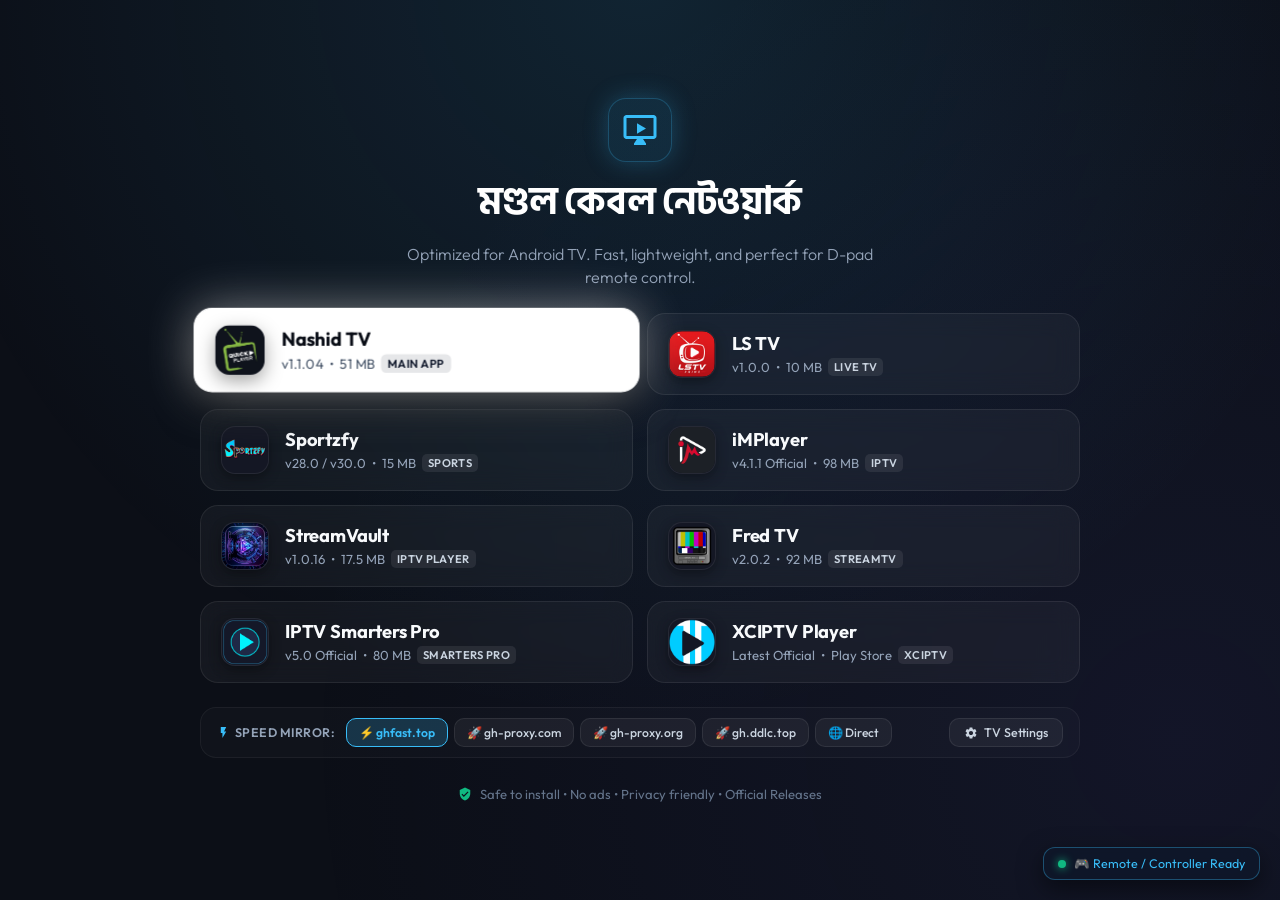
==== demo.html @ 758c9182 "Implement Silent Background Throughput Speed Benchmark with Instant Default and Download-Abort prote" ====
<!DOCTYPE html>
<html lang="en">
<head>
  <meta charset="UTF-8">
  <meta name="viewport" content="width=device-width, initial-scale=1.0">
  <meta http-equiv="X-UA-Compatible" content="ie=edge">
  <title>Nashid TV - Official TV Application Portal</title>
  <link rel="icon" type="image/png" href="favicon.png">
  <link rel="preconnect" href="https://fonts.googleapis.com">
  <link rel="preconnect" href="https://fonts.gstatic.com" crossorigin>
  <link href="https://fonts.googleapis.com/css2?family=Hind+Siliguri:wght@500;600;700;800&family=Outfit:wght@300;400;500;600;700;800&display=swap" rel="stylesheet">
  
  <style>
    :root {
      --bg-color: #0c0f17;
      --card-bg: rgba(255, 255, 255, 0.04);
      --card-border: rgba(255, 255, 255, 0.08);
      --text-main: #f8fafc;
      --text-muted: #94a3b8;
      --accent-cyan: #00f2fe;
      --accent-blue: #38bdf8;
      --focus-bg: #ffffff;
      --focus-text: #090d16;
      --focus-sub: #475569;
      --focus-shadow: 0 0 45px rgba(255, 255, 255, 0.45), 0 16px 36px rgba(0, 0, 0, 0.6);
    }

    * {
      box-sizing: border-box;
      margin: 0;
      padding: 0;
      -webkit-tap-highlight-color: transparent;
    }

    body {
      font-family: 'Outfit', 'Hind Siliguri', -apple-system, BlinkMacSystemFont, "Segoe UI", Roboto, sans-serif;
      background-color: var(--bg-color);
      color: var(--text-main);
      min-height: 100vh;
      display: flex;
      flex-direction: column;
      justify-content: center;
      align-items: center;
      overflow-x: hidden;
      position: relative;
      padding: 30px 20px;
    }

    /* Ambient Google TV Background Glow */
    body::before {
      content: "";
      position: fixed;
      top: -30%;
      left: -20%;
      width: 140%;
      height: 140%;
      background: radial-gradient(circle at 50% 20%, rgba(56, 189, 248, 0.12) 0%, transparent 55%),
                  radial-gradient(circle at 80% 80%, rgba(99, 102, 241, 0.08) 0%, transparent 50%);
      z-index: -1;
      pointer-events: none;
    }

    .container {
      max-width: 960px;
      width: 100%;
      display: flex;
      flex-direction: column;
      align-items: center;
      gap: 24px;
      z-index: 1;
    }

    /* Minimalist Header */
    .header {
      display: flex;
      flex-direction: column;
      align-items: center;
      text-align: center;
      gap: 10px;
    }

    .tv-logo-badge {
      width: 64px;
      height: 64px;
      background: rgba(56, 189, 248, 0.08);
      border: 1px solid rgba(56, 189, 248, 0.25);
      border-radius: 18px;
      display: flex;
      align-items: center;
      justify-content: center;
      box-shadow: 0 0 25px rgba(56, 189, 248, 0.25);
    }

    .tv-logo-badge svg {
      width: 36px;
      height: 36px;
      fill: #38bdf8;
    }

    h1 {
      font-size: 2.35rem;
      font-weight: 800;
      letter-spacing: -0.01em;
      color: #ffffff;
    }

    .subtitle {
      font-size: 1rem;
      color: var(--text-muted);
      max-width: 520px;
      line-height: 1.45;
      font-weight: 300;
    }

    /* Grid layout for Apps (Google TV 2-Column Responsive Grid) */
    .apps-grid {
      display: grid;
      grid-template-columns: repeat(2, 1fr);
      gap: 14px;
      width: 100%;
      max-width: 880px;
    }

    /* Google TV Signature Download Card */
    .app-card {
      position: relative;
      background: var(--card-bg);
      border: 1px solid var(--card-border);
      border-radius: 18px;
      padding: 16px 20px;
      display: flex;
      align-items: center;
      gap: 16px;
      text-decoration: none;
      color: var(--text-main);
      outline: none;
      cursor: pointer;
      user-select: none;
      transition: all 0.24s cubic-bezier(0.16, 1, 0.3, 1);
      backdrop-filter: blur(12px);
      -webkit-backdrop-filter: blur(12px);
    }

    .card-icon-wrap {
      width: 48px;
      height: 48px;
      border-radius: 14px;
      background: #141724;
      border: 1px solid rgba(255, 255, 255, 0.08);
      display: flex;
      align-items: center;
      justify-content: center;
      flex-shrink: 0;
      overflow: hidden;
      box-shadow: 0 4px 12px rgba(0, 0, 0, 0.35);
      transition: all 0.24s cubic-bezier(0.16, 1, 0.3, 1);
    }

    .card-icon-img {
      width: 100%;
      height: 100%;
      object-fit: cover;
      border-radius: 13px;
      transition: transform 0.24s ease;
    }

    .card-content {
      display: flex;
      flex-direction: column;
      align-items: flex-start;
      gap: 3px;
      flex: 1;
      min-width: 0;
    }

    .app-title {
      font-size: 1.15rem;
      font-weight: 700;
      letter-spacing: -0.01em;
      color: var(--text-main);
      white-space: nowrap;
      overflow: hidden;
      text-overflow: ellipsis;
      transition: color 0.24s ease;
    }

    .app-meta {
      font-size: 0.82rem;
      font-weight: 400;
      color: var(--text-muted);
      display: flex;
      align-items: center;
      gap: 6px;
      transition: color 0.24s ease;
    }

    .app-tag {
      font-size: 0.7rem;
      font-weight: 600;
      padding: 2px 6px;
      border-radius: 5px;
      background: rgba(255, 255, 255, 0.08);
      color: #cbd5e1;
      text-transform: uppercase;
      letter-spacing: 0.03em;
      transition: all 0.24s ease;
    }

    /* ----------------------------------------------------
       THE GOOGLE TV SIGNATURE FOCUS EFFECT (Pure Contrast)
       ---------------------------------------------------- */
    .app-card:focus,
    .app-card.focused {
      background: var(--focus-bg) !important;
      color: var(--focus-text) !important;
      border-color: #ffffff !important;
      transform: translateY(-4px) scale(1.03);
      box-shadow: var(--focus-shadow);
      z-index: 10;
    }

    .app-card:focus .card-icon-wrap,
    .app-card.focused .card-icon-wrap {
      background: #0f131c !important;
      border-color: rgba(15, 23, 42, 0.2) !important;
      box-shadow: 0 6px 18px rgba(0, 0, 0, 0.35);
    }

    .app-card:focus .card-icon-img,
    .app-card.focused .card-icon-img {
      transform: scale(1.06);
    }

    .app-card:focus .app-title,
    .app-card.focused .app-title {
      color: #090d16;
    }

    .app-card:focus .app-meta,
    .app-card.focused .app-meta {
      color: #475569;
    }

    .app-card:focus .app-tag,
    .app-card.focused .app-tag {
      background: rgba(15, 23, 42, 0.1);
      color: #0f172a;
    }

    .app-card:active {
      transform: scale(0.98);
    }

    /* Compact Accelerator & Settings Utility Bar */
    .utility-bar {
      display: flex;
      flex-wrap: nowrap;
      align-items: center;
      justify-content: space-between;
      gap: 12px;
      width: 100%;
      max-width: 880px;
      background: rgba(255, 255, 255, 0.02);
      border: 1px solid rgba(255, 255, 255, 0.05);
      border-radius: 16px;
      padding: 10px 16px;
    }

    .accelerator-group {
      display: flex;
      align-items: center;
      gap: 10px;
      flex-wrap: nowrap;
    }

    .utility-label {
      font-size: 0.78rem;
      font-weight: 600;
      color: #94a3b8;
      text-transform: uppercase;
      letter-spacing: 0.04em;
      display: flex;
      align-items: center;
      gap: 5px;
      white-space: nowrap;
    }

    .mirror-pills {
      display: flex;
      gap: 6px;
      flex-wrap: nowrap;
    }

    .pill-btn {
      background: rgba(255, 255, 255, 0.05);
      border: 1px solid rgba(255, 255, 255, 0.08);
      color: #cbd5e1;
      padding: 6px 12px;
      border-radius: 10px;
      font-size: 0.76rem;
      font-weight: 500;
      font-family: inherit;
      cursor: pointer;
      outline: none;
      transition: all 0.2s ease;
      user-select: none;
      white-space: nowrap;
    }

    .pill-btn:hover {
      background: rgba(255, 255, 255, 0.12);
      color: #ffffff;
    }

    .pill-btn:focus,
    .pill-btn.focused {
      background: #ffffff !important;
      color: #0f172a !important;
      border-color: #ffffff !important;
      box-shadow: 0 0 16px rgba(255, 255, 255, 0.6);
      transform: scale(1.05);
    }

    .pill-btn.active {
      background: rgba(56, 189, 248, 0.2);
      border-color: #38bdf8;
      color: #38bdf8;
      font-weight: 600;
    }

    .settings-btn {
      background: rgba(255, 255, 255, 0.05);
      border: 1px solid rgba(255, 255, 255, 0.08);
      color: #cbd5e1;
      padding: 6px 14px;
      border-radius: 10px;
      font-size: 0.78rem;
      font-weight: 500;
      cursor: pointer;
      text-decoration: none;
      display: inline-flex;
      align-items: center;
      gap: 6px;
      outline: none;
      transition: all 0.2s ease;
      white-space: nowrap;
      flex-shrink: 0;
    }

    .settings-btn:focus,
    .settings-btn.focused {
      background: #ffffff !important;
      color: #0f172a !important;
      border-color: #ffffff !important;
      box-shadow: 0 0 16px rgba(255, 255, 255, 0.6);
      transform: scale(1.05);
    }

    /* Trust Footer */
    .trust-footer {
      display: flex;
      align-items: center;
      gap: 8px;
      color: #64748b;
      font-size: 0.82rem;
      margin-top: 4px;
    }

    .trust-footer svg {
      width: 14px;
      height: 14px;
      fill: #10b981;
    }

    /* Smart Input & Device Detection Toast Badge */
    .input-mode-badge {
      position: fixed;
      bottom: 20px;
      right: 20px;
      background: rgba(15, 23, 42, 0.95);
      border: 1px solid rgba(56, 189, 248, 0.35);
      padding: 8px 14px;
      border-radius: 12px;
      font-size: 0.78rem;
      color: #38bdf8;
      display: flex;
      align-items: center;
      gap: 8px;
      box-shadow: 0 8px 24px rgba(0, 0, 0, 0.5);
      z-index: 100;
      backdrop-filter: blur(10px);
      -webkit-backdrop-filter: blur(10px);
      transition: opacity 0.3s ease, transform 0.3s ease;
    }

    .input-mode-badge.hidden {
      opacity: 0;
      transform: translateY(10px);
      pointer-events: none;
    }

    .status-dot {
      width: 8px;
      height: 8px;
      border-radius: 50%;
      background: #10b981;
      box-shadow: 0 0 8px #10b981;
    }

    /* Mobile Responsive */
    @media (max-width: 680px) {
      .apps-grid {
        grid-template-columns: 1fr;
      }
      h1 {
        font-size: 2rem;
      }
      .utility-bar {
        flex-direction: column;
        align-items: flex-start;
      }
    }
  </style>
</head>
<body>

  <div class="container">
    
    <!-- Minimalist Header -->
    <header class="header">
      <div class="tv-logo-badge">
        <svg xmlns="http://www.w3.org/2000/svg" viewBox="0 0 24 24">
          <path d="M21 2H3c-1.1 0-2 .9-2 2v12c0 1.1.9 2 2 2h7l-2 3v1h8v-1l-2-3h7c1.1 0 2-.9 2-2V4c0-1.1-.9-2-2-2zm0 14H3V4h18v12z"/>
          <path d="M10 7.5v7l6-3.5z" fill="#38bdf8"/>
        </svg>
      </div>
      <h1>মণ্ডল কেবল নেটওয়ার্ক</h1>
      <p class="subtitle">Optimized for Android TV. Fast, lightweight, and perfect for D-pad remote control.</p>
    </header>

    <!-- Google TV Signature App Grid (4 Rows x 2 Cols) -->
    <main class="apps-grid" id="apps-grid" role="region" aria-label="TV Applications">
      
      <!-- Row 0, Col 0: Nashid TV -->
      <a href="nashidtv.apk" class="app-card" id="app-nashid" download="nashidtv.apk" tabindex="0" autofocus>
        <div class="card-icon-wrap">
          <img src="icons/nashidtv.png" alt="Nashid TV" class="card-icon-img" loading="eager">
        </div>
        <div class="card-content">
          <span class="app-title">Nashid TV</span>
          <div class="app-meta">
            <span>v1.1.04</span>
            <span>•</span>
            <span>51 MB</span>
            <span class="app-tag">Main App</span>
          </div>
        </div>
      </a>

      <!-- Row 0, Col 1: LS TV -->
      <a href="ls-tv.apk" class="app-card" id="app-lstv" download="ls-tv.apk" tabindex="0">
        <div class="card-icon-wrap">
          <img src="icons/lstv.png" alt="LS TV" class="card-icon-img" loading="eager">
        </div>
        <div class="card-content">
          <span class="app-title">LS TV</span>
          <div class="app-meta">
            <span>v1.0.0</span>
            <span>•</span>
            <span>10 MB</span>
            <span class="app-tag">Live TV</span>
          </div>
        </div>
      </a>

      <!-- Row 1, Col 0: Sportzfy -->
      <a href="Sportzfy_v28.apk" class="app-card" id="app-sportzfy" download="Sportzfy_v28.apk" tabindex="0">
        <div class="card-icon-wrap">
          <img src="icons/sportzfy.png" alt="Sportzfy" class="card-icon-img" loading="eager">
        </div>
        <div class="card-content">
          <span class="app-title">Sportzfy</span>
          <div class="app-meta">
            <span>v28.0 / v30.0</span>
            <span>•</span>
            <span>15 MB</span>
            <span class="app-tag">Sports</span>
          </div>
        </div>
      </a>

      <!-- Row 1, Col 1: iMPlayer Official -->
      <a href="implayer_411_official.apk" class="app-card" id="app-implayer" download="implayer_411_official.apk" tabindex="0">
        <div class="card-icon-wrap">
          <img src="icons/implayer.png" alt="iMPlayer" class="card-icon-img" loading="eager">
        </div>
        <div class="card-content">
          <span class="app-title">iMPlayer</span>
          <div class="app-meta">
            <span>v4.1.1 Official</span>
            <span>•</span>
            <span>98 MB</span>
            <span class="app-tag">IPTV</span>
          </div>
        </div>
      </a>

      <!-- Row 2, Col 0: StreamVault IPTV -->
      <a href="streamvault.apk" class="app-card" id="app-streamvault" download="streamvault.apk" tabindex="0">
        <div class="card-icon-wrap">
          <img src="icons/streamvault.png" alt="StreamVault" class="card-icon-img" loading="eager">
        </div>
        <div class="card-content">
          <span class="app-title">StreamVault</span>
          <div class="app-meta">
            <span>v1.0.16</span>
            <span>•</span>
            <span>17.5 MB</span>
            <span class="app-tag">IPTV Player</span>
          </div>
        </div>
      </a>

      <!-- Row 2, Col 1: Fred TV -->
      <a href="fred-tv.apk" class="app-card" id="app-fredtv" download="fred-tv.apk" tabindex="0">
        <div class="card-icon-wrap">
          <img src="icons/fredtv.png" alt="Fred TV" class="card-icon-img" loading="eager">
        </div>
        <div class="card-content">
          <span class="app-title">Fred TV</span>
          <div class="app-meta">
            <span>v2.0.2</span>
            <span>•</span>
            <span>92 MB</span>
            <span class="app-tag">StreamTV</span>
          </div>
        </div>
      </a>

      <!-- Row 3, Col 0: IPTV Smarters Pro -->
      <a href="https://www.iptvsmarters.com/iptv-smarters-5.0.apk" class="app-card" id="app-smarters" target="_blank" rel="noopener" tabindex="0">
        <div class="card-icon-wrap">
          <img src="icons/smarters.png" alt="IPTV Smarters Pro" class="card-icon-img" loading="eager">
        </div>
        <div class="card-content">
          <span class="app-title">IPTV Smarters Pro</span>
          <div class="app-meta">
            <span>v5.0 Official</span>
            <span>•</span>
            <span>80 MB</span>
            <span class="app-tag">Smarters Pro</span>
          </div>
        </div>
      </a>

      <!-- Row 3, Col 1: XCIPTV Player -->
      <a href="https://play.google.com/store/apps/details?id=com.nathnetwork.xciptv" class="app-card" id="app-xciptv" target="_blank" rel="noopener" tabindex="0">
        <div class="card-icon-wrap">
          <img src="icons/xciptv.png" alt="XCIPTV Player" class="card-icon-img" loading="eager">
        </div>
        <div class="card-content">
          <span class="app-title">XCIPTV Player</span>
          <div class="app-meta">
            <span>Latest Official</span>
            <span>•</span>
            <span>Play Store</span>
            <span class="app-tag">XCIPTV</span>
          </div>
        </div>
      </a>

    </main>

    <!-- Compact Utility Bar: Accelerator Selector + TV Settings -->
    <div class="utility-bar" id="utility-bar">
      <div class="accelerator-group">
        <span class="utility-label">
          <svg style="width:13px;height:13px;fill:#38bdf8;" xmlns="http://www.w3.org/2000/svg" viewBox="0 0 24 24">
            <path d="M7 2v11h3v9l7-12h-4l4-8z"/>
          </svg>
          Speed Mirror:
        </span>
        <div class="mirror-pills" role="group" aria-label="Speed Mirror Selector">
          <button type="button" class="pill-btn active" data-mirror="ghfast" id="pill-ghfast" tabindex="0">⚡ ghfast.top</button>
          <button type="button" class="pill-btn" data-mirror="ghproxy" id="pill-ghproxy" tabindex="0">🚀 gh-proxy.com</button>
          <button type="button" class="pill-btn" data-mirror="ghproxy_org" id="pill-ghproxy-org" tabindex="0">🚀 gh-proxy.org</button>
          <button type="button" class="pill-btn" data-mirror="ghddlc" id="pill-ghddlc" tabindex="0">🚀 gh.ddlc.top</button>
          <button type="button" class="pill-btn" data-mirror="direct" id="pill-direct" tabindex="0">🌐 Direct</button>
        </div>
      </div>

      <a href="intent://com.android.settings/#Intent;scheme=android-app;end" class="settings-btn" id="btn-settings" title="Open TV Settings" tabindex="0">
        <svg style="width:14px;height:14px;fill:currentColor;" xmlns="http://www.w3.org/2000/svg" viewBox="0 0 24 24">
          <path d="M19.14 12.94c.04-.3.06-.61.06-.94 0-.32-.02-.64-.07-.94l2.03-1.58c.18-.14.23-.41.12-.61l-1.92-3.32c-.12-.22-.37-.29-.59-.22l-2.39.96c-.5-.38-1.03-.7-1.62-.94l-.36-2.54c-.04-.24-.24-.41-.48-.41h-3.84c-.24 0-.43.17-.47.41l-.36 2.54c-.59.24-1.13.57-1.62.94l-2.39-.96c-.22-.08-.47 0-.59.22L2.74 8.87c-.12.21-.08.47.12.61l2.03 1.58c-.05.3-.09.63-.09.94s.02.64.07.94l-2.03 1.58c-.18.14-.23.41-.12.61l1.92 3.32c.12.22.37.29.59.22l2.39-.96c.5.38 1.03.7 1.62.94l.36 2.54c.05.24.24.41.48.41h3.84c.24 0 .44-.17.47-.41l.36-2.54c.59-.24 1.13-.56 1.62-.94l2.39.96c.22.08.47 0 .59-.22l1.92-3.32c.12-.22.07-.47-.12-.61l-2.01-1.58zM12 15.6c-1.98 0-3.6-1.62-3.6-3.6s1.62-3.6 3.6-3.6 3.6 1.62 3.6 3.6-1.62 3.6-3.6 3.6z"/>
        </svg>
        <span>TV Settings</span>
      </a>
    </div>

    <!-- Trust Footer -->
    <footer class="trust-footer">
      <svg xmlns="http://www.w3.org/2000/svg" viewBox="0 0 24 24">
        <path d="M12 1L3 5v6c0 5.55 3.84 10.74 9 12 5.16-1.26 9-6.45 9-12V5l-9-4zm-2 16l-4-4 1.41-1.41L10 14.17l6.59-6.59L18 9l-8 8z"/>
      </svg>
      <span>Safe to install • No ads • Privacy friendly • Official Releases</span>
    </footer>

  </div>

  <!-- Smart Input & Device Detection Toast Badge -->
  <div id="input-badge" class="input-mode-badge hidden">
    <div class="status-dot"></div>
    <span id="input-badge-text">D-Pad Navigation Ready</span>
  </div>

  <!-- Rock-Solid Deterministic 2D Zonal Grid Engine & Input Detection -->
  <script>
    const RAW_GITHUB_BASE = 'https://raw.githubusercontent.com/nashidazaz/tv/main/';

    const MIRRORS = {
      ghfast: { name: 'ghfast.top', prefix: 'https://ghfast.top/' + RAW_GITHUB_BASE },
      ghproxy: { name: 'gh-proxy.com', prefix: 'https://gh-proxy.com/' + RAW_GITHUB_BASE },
      ghproxy_org: { name: 'gh-proxy.org', prefix: 'https://gh-proxy.org/' + RAW_GITHUB_BASE },
      ghddlc: { name: 'gh.ddlc.top', prefix: 'https://gh.ddlc.top/' + RAW_GITHUB_BASE },
      direct: { name: 'Direct', prefix: '' }
    };

    const APK_FILES = {
      nashid: 'nashidtv.apk',
      lstv: 'ls-tv.apk',
      sportzfy: 'Sportzfy_v28.apk',
      implayer: 'implayer_411_official.apk',
      streamvault: 'streamvault.apk',
      fredtv: 'fred-tv.apk'
    };

    function updateDownloadLinks(mirrorKey) {
      if (!MIRRORS[mirrorKey]) mirrorKey = 'ghfast';
      try { localStorage.setItem('nashid_download_mirror', mirrorKey); } catch (e) {}

      const mirror = MIRRORS[mirrorKey];
      const isDirect = mirrorKey === 'direct';

      const localLinks = {
        'app-nashid': APK_FILES.nashid,
        'app-lstv': APK_FILES.lstv,
        'app-sportzfy': APK_FILES.sportzfy,
        'app-implayer': APK_FILES.implayer,
        'app-streamvault': APK_FILES.streamvault,
        'app-fredtv': APK_FILES.fredtv
      };

      for (const [id, file] of Object.entries(localLinks)) {
        const el = document.getElementById(id);
        if (el) el.href = isDirect ? file : mirror.prefix + file;
      }

      document.querySelectorAll('.pill-btn').forEach(btn => {
        const active = btn.getAttribute('data-mirror') === mirrorKey;
        btn.classList.toggle('active', active);
      });
    }

    // ----------------------------------------------------
    // DETERMINISTIC 2D ZONAL NAVIGATION SYSTEM (4 Rows x 2 Cols)
    // ----------------------------------------------------
    const APP_GRID = [
      ['app-nashid', 'app-lstv'],
      ['app-sportzfy', 'app-implayer'],
      ['app-streamvault', 'app-fredtv'],
      ['app-smarters', 'app-xciptv']
    ];

    const UTILITY_ROW = [
      'pill-ghfast',
      'pill-ghproxy',
      'pill-ghproxy-org',
      'pill-ghddlc',
      'pill-direct',
      'btn-settings'
    ];

    let currentZone = 'grid'; // 'grid' | 'utility'
    let gridRow = 0;
    let gridCol = 0;
    let utilityIndex = 0;

    function applyFocus(elementId) {
      const el = document.getElementById(elementId);
      if (el) {
        el.focus();
        el.scrollIntoView({ behavior: 'smooth', block: 'nearest' });
      }
    }

    function syncStateFromDOM() {
      const active = document.activeElement;
      if (!active) return;
      const activeId = active.id;

      for (let r = 0; r < APP_GRID.length; r++) {
        for (let c = 0; c < APP_GRID[r].length; c++) {
          if (APP_GRID[r][c] === activeId) {
            currentZone = 'grid';
            gridRow = r;
            gridCol = c;
            return;
          }
        }
      }

      const uIdx = UTILITY_ROW.indexOf(activeId);
      if (uIdx !== -1) {
        currentZone = 'utility';
        utilityIndex = uIdx;
      }
    }

    function navigateGrid(direction) {
      syncStateFromDOM();

      if (currentZone === 'grid') {
        if (direction === 'right') {
          if (gridCol < 1) {
            gridCol = 1;
            applyFocus(APP_GRID[gridRow][gridCol]);
          }
        } else if (direction === 'left') {
          if (gridCol > 0) {
            gridCol = 0;
            applyFocus(APP_GRID[gridRow][gridCol]);
          }
        } else if (direction === 'down') {
          if (gridRow < APP_GRID.length - 1) {
            gridRow++;
            applyFocus(APP_GRID[gridRow][gridCol]);
          } else {
            // Move down from bottom row into utility bar
            currentZone = 'utility';
            utilityIndex = (gridCol === 0) ? 0 : UTILITY_ROW.length - 1;
            applyFocus(UTILITY_ROW[utilityIndex]);
          }
        } else if (direction === 'up') {
          if (gridRow > 0) {
            gridRow--;
            applyFocus(APP_GRID[gridRow][gridCol]);
          }
        }
      } else if (currentZone === 'utility') {
        if (direction === 'right') {
          if (utilityIndex < UTILITY_ROW.length - 1) {
            utilityIndex++;
            applyFocus(UTILITY_ROW[utilityIndex]);
          }
        } else if (direction === 'left') {
          if (utilityIndex > 0) {
            utilityIndex--;
            applyFocus(UTILITY_ROW[utilityIndex]);
          }
        } else if (direction === 'up') {
          // Return to App Grid bottom row
          currentZone = 'grid';
          gridRow = APP_GRID.length - 1; // row 3
          gridCol = (utilityIndex <= 2) ? 0 : 1;
          applyFocus(APP_GRID[gridRow][gridCol]);
        }
      }
    }

    // ----------------------------------------------------
    // SMART INPUT & DEVICE DETECTION ENGINE
    // ----------------------------------------------------
    let badgeTimeout = null;
    function showInputBadge(text) {
      const badge = document.getElementById('input-badge');
      const badgeText = document.getElementById('input-badge-text');
      if (!badge || !badgeText) return;

      badgeText.textContent = text;
      badge.classList.remove('hidden');

      clearTimeout(badgeTimeout);
      badgeTimeout = setTimeout(() => {
        badge.classList.add('hidden');
      }, 3500);
    }

    const ua = navigator.userAgent;
    const isTV = /Android.*TV|SmartTV|GoogleTV|AFT|AppleTV|HbbTV|CrKey/i.test(ua) || (window.innerWidth >= 960 && /Android/i.test(ua));

    // Keyboard Arrow Handling
    window.addEventListener('keydown', (e) => {
      if (['ArrowUp', 'ArrowDown', 'ArrowLeft', 'ArrowRight'].includes(e.key)) {
        e.preventDefault();
        const dirMap = {
          'ArrowUp': 'up',
          'ArrowDown': 'down',
          'ArrowLeft': 'left',
          'ArrowRight': 'right'
        };
        navigateGrid(dirMap[e.key]);

        if (isTV) {
          showInputBadge('📺 TV Remote D-Pad Active');
        } else {
          showInputBadge('⌨️ Keyboard D-Pad Active');
        }
      } else if (e.key === 'Enter' || e.key === ' ') {
        if (document.activeElement) {
          document.activeElement.click();
        }
      }
    });

    // Mouse Activity Detection
    let mouseActive = false;
    window.addEventListener('mousemove', () => {
      if (!mouseActive) {
        mouseActive = true;
        showInputBadge('🖱️ Mouse Controller Active');
        setTimeout(() => { mouseActive = false; }, 5000);
      }
    }, { passive: true });

    // Touch Activity Detection
    window.addEventListener('touchstart', () => {
      showInputBadge('📱 Touch Mode Active');
    }, { passive: true });

    // ----------------------------------------------------
    // XBOX & GAMEPAD API ENGINE
    // ----------------------------------------------------
    let lastGamepadNavTime = 0;
    const GAMEPAD_DEBOUNCE = 200; // ms

    function pollGamepad() {
      const gamepads = navigator.getGamepads ? navigator.getGamepads() : [];
      let activeGamepad = null;

      for (let i = 0; i < gamepads.length; i++) {
        if (gamepads[i]) {
          activeGamepad = gamepads[i];
          break;
        }
      }

      if (activeGamepad) {
        const now = Date.now();
        const b = activeGamepad.buttons;
        const a = activeGamepad.axes;

        // D-Pad or Left Stick
        const dUp = (b[12] && b[12].pressed) || a[1] < -0.5;
        const dDown = (b[13] && b[13].pressed) || a[1] > 0.5;
        const dLeft = (b[14] && b[14].pressed) || a[0] < -0.5;
        const dRight = (b[15] && b[15].pressed) || a[0] > 0.5;

        if (now - lastGamepadNavTime > GAMEPAD_DEBOUNCE) {
          if (dUp) {
            navigateGrid('up');
            lastGamepadNavTime = now;
            showInputBadge('🎮 Xbox D-Pad Up');
          } else if (dDown) {
            navigateGrid('down');
            lastGamepadNavTime = now;
            showInputBadge('🎮 Xbox D-Pad Down');
          } else if (dLeft) {
            navigateGrid('left');
            lastGamepadNavTime = now;
            showInputBadge('🎮 Xbox D-Pad Left');
          } else if (dRight) {
            navigateGrid('right');
            lastGamepadNavTime = now;
            showInputBadge('🎮 Xbox D-Pad Right');
          }
        }

        // 'A' Button (Button 0) = Trigger Click
        if (b[0] && b[0].pressed) {
          if (now - lastGamepadNavTime > 250) {
            if (document.activeElement) {
              document.activeElement.click();
              lastGamepadNavTime = now;
              showInputBadge('🎮 [A] Button Pressed');
            }
          }
        }
      }

      requestAnimationFrame(pollGamepad);
    }

    // ----------------------------------------------------
    // SILENT BACKGROUND REAL THROUGHPUT SPEED BENCHMARK ENGINE
    // ----------------------------------------------------
    let activeMirror = 'ghfast';
    let manualOverride = false;
    const testAbortController = new AbortController();

    const PILL_DEFAULT_LABELS = {
      ghfast: '⚡ ghfast.top',
      ghproxy: '🚀 gh-proxy.com',
      ghproxy_org: '🚀 gh-proxy.org',
      ghddlc: '🚀 gh.ddlc.top',
      direct: '🌐 Direct'
    };

    function updatePillStatus(key, speedMBps, pingMs) {
      const btn = document.querySelector(`[data-mirror="${key}"]`);
      if (!btn) return;
      const label = PILL_DEFAULT_LABELS[key] || key;
      if (speedMBps > 0) {
        const speedFormatted = speedMBps >= 1.0 ? `${speedMBps.toFixed(1)} MB/s` : `${(speedMBps * 1024).toFixed(0)} KB/s`;
        btn.textContent = `${label} (${speedFormatted})`;
      } else {
        btn.textContent = `${label} (${pingMs}ms)`;
      }
    }

    async function runBackgroundSpeedBenchmark() {
      // 220KB asset test to measure exact throughput with zero data waste
      const TEST_ASSET = 'icons/sportzfy.png?speedtest=' + Date.now();
      const mirrorKeys = ['ghfast', 'ghproxy', 'ghproxy_org', 'ghddlc', 'direct'];
      const results = {};

      const testPromises = mirrorKeys.map(async (key) => {
        const mirror = MIRRORS[key];
        const url = (key === 'direct') ? RAW_GITHUB_BASE + TEST_ASSET : mirror.prefix + TEST_ASSET;

        const startTime = performance.now();
        try {
          const res = await fetch(url, {
            signal: testAbortController.signal,
            cache: 'no-store'
          });
          if (!res.ok) throw new Error('HTTP ' + res.status);

          const blob = await res.blob();
          const durationSec = (performance.now() - startTime) / 1000;
          const sizeMB = blob.size / (1024 * 1024);
          const speedMBps = sizeMB / Math.max(durationSec, 0.05);
          const pingMs = Math.round(durationSec * 1000);

          results[key] = { speedMBps, pingMs, success: true };
          updatePillStatus(key, speedMBps, pingMs);
        } catch (e) {
          if (e.name !== 'AbortError') {
            results[key] = { speedMBps: 0, pingMs: 9999, success: false };
          }
        }
      });

      await Promise.allSettled(testPromises);

      // Auto-select fastest winner if user has not manually overridden
      if (!manualOverride && !testAbortController.signal.aborted) {
        let bestKey = 'ghfast';
        let maxSpeed = -1;

        for (const [k, data] of Object.entries(results)) {
          if (data.success && data.speedMBps > maxSpeed) {
            maxSpeed = data.speedMBps;
            bestKey = k;
          }
        }

        if (bestKey && results[bestKey]?.success) {
          updateDownloadLinks(bestKey);
          showInputBadge(`⚡ Optimal Mirror Selected: ${MIRRORS[bestKey].name}`);
        }
      }
    }

    // Initialize
    window.addEventListener('DOMContentLoaded', () => {
      let savedMirror = 'ghfast';
      try {
        savedMirror = localStorage.getItem('nashid_download_mirror') || 'ghfast';
      } catch (e) {}
      
      // 1. Instant Default at 0ms (ghfast.top)
      updateDownloadLinks(savedMirror);

      // If user manually picks a mirror
      document.querySelectorAll('.pill-btn').forEach(btn => {
        btn.addEventListener('click', (e) => {
          e.preventDefault();
          manualOverride = true;
          testAbortController.abort(); // Cancel any ongoing background test
          const key = btn.getAttribute('data-mirror');
          updateDownloadLinks(key);
          showInputBadge(`⚡ Mirror set to ${MIRRORS[key]?.name || key}`);
        });
      });

      // If user starts downloading immediately, abort background test to dedicate 100% bandwidth to download
      document.querySelectorAll('.app-card').forEach(card => {
        card.addEventListener('click', () => {
          testAbortController.abort();
        });
      });

      // Initial focus on top-left app (Nashid TV)
      applyFocus('app-nashid');

      // Initial Input Mode Greeting
      if (isTV) {
        showInputBadge('📺 Android TV Remote Ready');
      } else {
        showInputBadge('🎮 Remote / Controller Ready');
      }

      // Start Gamepad API Loop
      requestAnimationFrame(pollGamepad);

      // Start Silent Background Throughput Speed Test (after 100ms idle)
      setTimeout(runBackgroundSpeedBenchmark, 150);
    });

    window.addEventListener('gamepadconnected', (e) => {
      const name = e.gamepad.id.includes('Xbox') ? '🎮 Xbox Controller Connected' : '🎮 Gamepad Connected';
      showInputBadge(name);
    });
  </script>
</body>
</html>
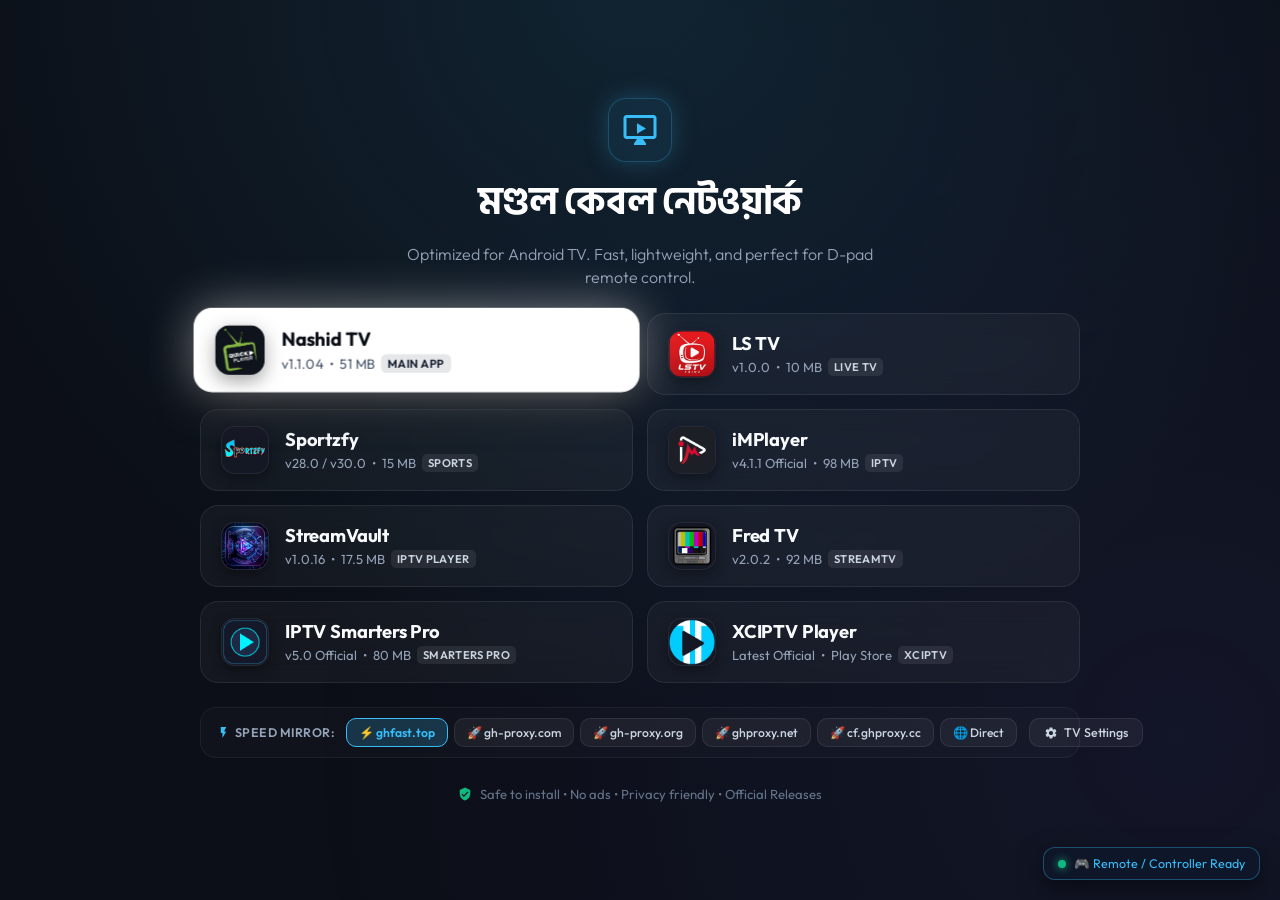
==== commit e0718b27: "Replace broken mirror with ghproxy.net and cf.ghproxy.cc, and strictly exclude Direct from auto-sele" ====
--- a/demo.html
+++ b/demo.html
@@ -584,7 +584,8 @@
           <button type="button" class="pill-btn active" data-mirror="ghfast" id="pill-ghfast" tabindex="0">⚡ ghfast.top</button>
           <button type="button" class="pill-btn" data-mirror="ghproxy" id="pill-ghproxy" tabindex="0">🚀 gh-proxy.com</button>
           <button type="button" class="pill-btn" data-mirror="ghproxy_org" id="pill-ghproxy-org" tabindex="0">🚀 gh-proxy.org</button>
-          <button type="button" class="pill-btn" data-mirror="ghddlc" id="pill-ghddlc" tabindex="0">🚀 gh.ddlc.top</button>
+          <button type="button" class="pill-btn" data-mirror="ghproxy_net" id="pill-ghproxy-net" tabindex="0">🚀 ghproxy.net</button>
+          <button type="button" class="pill-btn" data-mirror="cf_ghproxy" id="pill-cf-ghproxy" tabindex="0">🚀 cf.ghproxy.cc</button>
           <button type="button" class="pill-btn" data-mirror="direct" id="pill-direct" tabindex="0">🌐 Direct</button>
         </div>
       </div>
@@ -621,7 +622,8 @@
       ghfast: { name: 'ghfast.top', prefix: 'https://ghfast.top/' + RAW_GITHUB_BASE },
       ghproxy: { name: 'gh-proxy.com', prefix: 'https://gh-proxy.com/' + RAW_GITHUB_BASE },
       ghproxy_org: { name: 'gh-proxy.org', prefix: 'https://gh-proxy.org/' + RAW_GITHUB_BASE },
-      ghddlc: { name: 'gh.ddlc.top', prefix: 'https://gh.ddlc.top/' + RAW_GITHUB_BASE },
+      ghproxy_net: { name: 'ghproxy.net', prefix: 'https://ghproxy.net/' + RAW_GITHUB_BASE },
+      cf_ghproxy: { name: 'cf.ghproxy.cc', prefix: 'https://cf.ghproxy.cc/' + RAW_GITHUB_BASE },
       direct: { name: 'Direct', prefix: '' }
     };
 
@@ -675,7 +677,8 @@
       'pill-ghfast',
       'pill-ghproxy',
       'pill-ghproxy-org',
-      'pill-ghddlc',
+      'pill-ghproxy-net',
+      'pill-cf-ghproxy',
       'pill-direct',
       'btn-settings'
     ];
@@ -901,7 +904,8 @@
       ghfast: '⚡ ghfast.top',
       ghproxy: '🚀 gh-proxy.com',
       ghproxy_org: '🚀 gh-proxy.org',
-      ghddlc: '🚀 gh.ddlc.top',
+      ghproxy_net: '🚀 ghproxy.net',
+      cf_ghproxy: '🚀 cf.ghproxy.cc',
       direct: '🌐 Direct'
     };
 
@@ -920,12 +924,14 @@
     async function runBackgroundSpeedBenchmark() {
       // 220KB asset test to measure exact throughput with zero data waste
       const TEST_ASSET = 'icons/sportzfy.png?speedtest=' + Date.now();
-      const mirrorKeys = ['ghfast', 'ghproxy', 'ghproxy_org', 'ghddlc', 'direct'];
+      
+      // ONLY PROXY MIRRORS ARE ELIGIBLE FOR AUTO-SELECTION (Direct is excluded per user preference!)
+      const proxyKeysToTest = ['ghfast', 'ghproxy', 'ghproxy_org', 'ghproxy_net', 'cf_ghproxy'];
       const results = {};
 
-      const testPromises = mirrorKeys.map(async (key) => {
+      const testPromises = proxyKeysToTest.map(async (key) => {
         const mirror = MIRRORS[key];
-        const url = (key === 'direct') ? RAW_GITHUB_BASE + TEST_ASSET : mirror.prefix + TEST_ASSET;
+        const url = mirror.prefix + TEST_ASSET;
 
         const startTime = performance.now();
         try {
@@ -952,7 +958,7 @@
 
       await Promise.allSettled(testPromises);
 
-      // Auto-select fastest winner if user has not manually overridden
+      // Auto-select fastest PROXY winner (Direct is excluded!)
       if (!manualOverride && !testAbortController.signal.aborted) {
         let bestKey = 'ghfast';
         let maxSpeed = -1;
@@ -966,7 +972,7 @@
 
         if (bestKey && results[bestKey]?.success) {
           updateDownloadLinks(bestKey);
-          showInputBadge(`⚡ Optimal Mirror Selected: ${MIRRORS[bestKey].name}`);
+          showInputBadge(`⚡ Optimal Mirror: ${MIRRORS[bestKey].name}`);
         }
       }
     }
@@ -976,6 +982,8 @@
       let savedMirror = 'ghfast';
       try {
         savedMirror = localStorage.getItem('nashid_download_mirror') || 'ghfast';
+        // If previously saved as direct, default to ghfast for safety unless manually chosen in current session
+        if (savedMirror === 'direct') savedMirror = 'ghfast';
       } catch (e) {}
       
       // 1. Instant Default at 0ms (ghfast.top)
@@ -1013,7 +1021,7 @@
       // Start Gamepad API Loop
       requestAnimationFrame(pollGamepad);
 
-      // Start Silent Background Throughput Speed Test (after 100ms idle)
+      // Start Silent Background Throughput Speed Test (after 150ms idle)
       setTimeout(runBackgroundSpeedBenchmark, 150);
     });
 
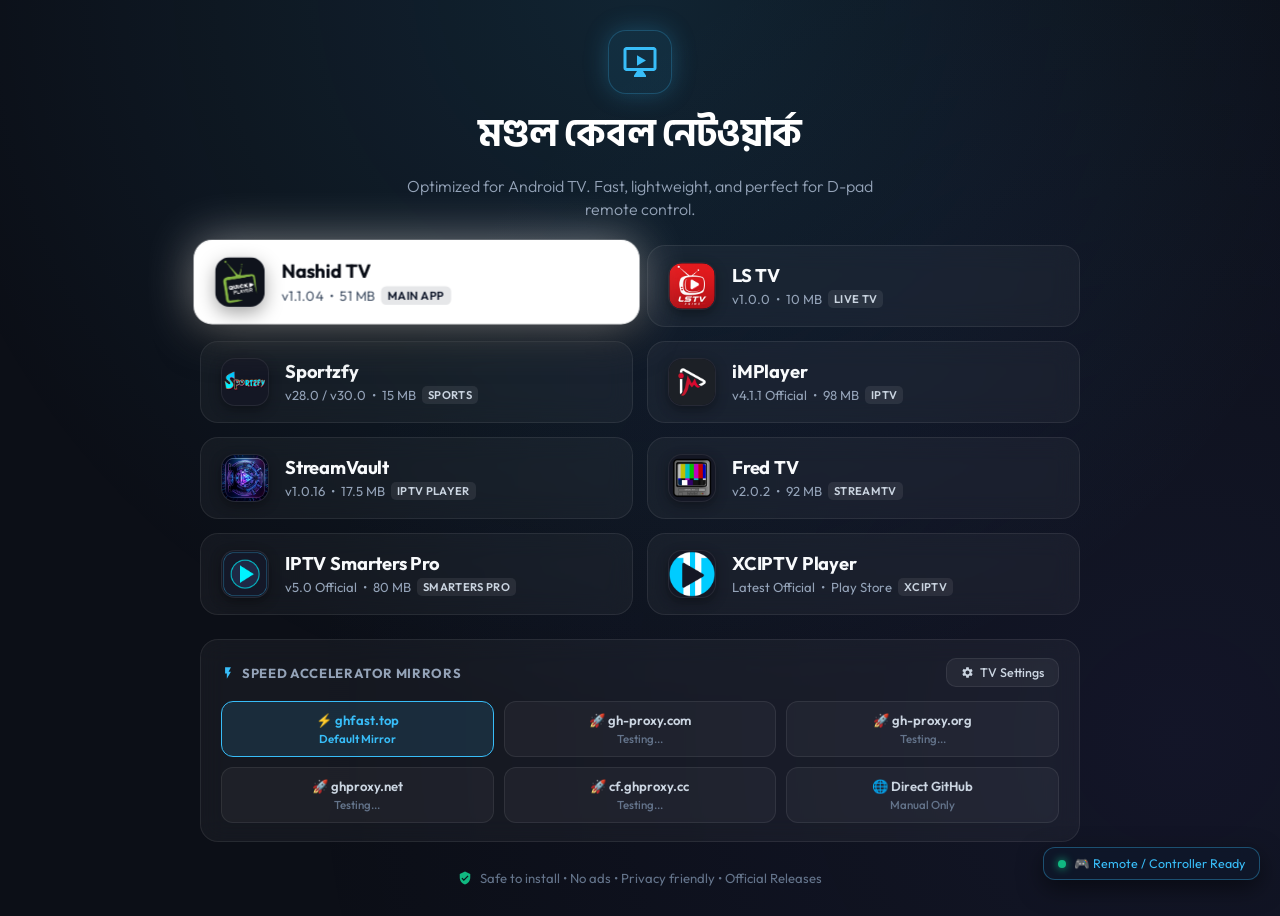
==== commit b7f227b2: "Redesign speed mirror section into symmetrical 880px card with 3x2 grid and stable non-stretching su" ====
--- a/demo.html
+++ b/demo.html
@@ -4,11 +4,47 @@
   <meta charset="UTF-8">
   <meta name="viewport" content="width=device-width, initial-scale=1.0">
   <meta http-equiv="X-UA-Compatible" content="ie=edge">
-  <title>Nashid TV - Official TV Application Portal</title>
+  
+  <!-- Primary SEO Meta Tags -->
+  <title>Nashid TV - Official Download | Android TV APK (NashidTV)</title>
+  <meta name="title" content="Nashid TV - Official Download | Android TV APK (NashidTV)">
+  <meta name="description" content="Looking for NashidTV? Download the official Nashid TV APK for Smart TV, Android TV Box, and Firestick. Direct download link for Nashid TV app.">
+  <meta name="keywords" content="nashid tv, nashidtv, nashid tv apk, nashidtv apk, download nashid tv, nashid tv app, android tv app, smart tv media player, apk download, iptv player, live tv">
+  <meta name="robots" content="index, follow">
+  
+  <!-- Open Graph / Facebook -->
+  <meta property="og:type" content="website">
+  <meta property="og:url" content="https://nashidazaz.github.io/tv/">
+  <meta property="og:title" content="Nashid TV - Official Download | Android TV APK (NashidTV)">
+  <meta property="og:description" content="Looking for NashidTV? Download the official Nashid TV APK for Smart TV, Android TV Box, and Firestick. Direct download link for Nashid TV app.">
+  <meta property="og:image" content="https://nashidazaz.github.io/tv/screenshot.png">
+  <meta property="og:site_name" content="Nashid TV">
+
+  <!-- Twitter -->
+  <meta property="twitter:card" content="summary_large_image">
+  <meta property="twitter:url" content="https://nashidazaz.github.io/tv/">
+  <meta property="twitter:title" content="Nashid TV - Official Download | Android TV APK (NashidTV)">
+  <meta property="twitter:description" content="Looking for NashidTV? Download the official Nashid TV APK for Smart TV, Android TV Box, and Firestick. Direct download link for Nashid TV app.">
+  <meta property="twitter:image" content="https://nashidazaz.github.io/tv/screenshot.png">
+
+  <!-- Favicon icon -->
   <link rel="icon" type="image/png" href="favicon.png">
+
+  <!-- Google Fonts -->
   <link rel="preconnect" href="https://fonts.googleapis.com">
   <link rel="preconnect" href="https://fonts.gstatic.com" crossorigin>
   <link href="https://fonts.googleapis.com/css2?family=Hind+Siliguri:wght@500;600;700;800&family=Outfit:wght@300;400;500;600;700;800&display=swap" rel="stylesheet">
+
+  <!-- Structured Data JSON-LD for Google Site Name -->
+  <script type="application/ld+json">
+  {
+    "@context": "https://schema.org",
+    "@type": "WebSite",
+    "name": "মণ্ডল কেবল নেটওয়ার্ক",
+    "alternateName": ["Mondol Cable Network", "Nashid TV", "NashidTV"],
+    "url": "https://nashidazaz.github.io/tv/"
+  }
+  </script>
   
   <style>
     :root {
@@ -121,7 +157,7 @@
       max-width: 880px;
     }
 
-    /* Google TV Signature Download Card */
+    /* Google TV Signature App Card */
     .app-card {
       position: relative;
       background: var(--card-bg);
@@ -251,79 +287,121 @@
       transform: scale(0.98);
     }
 
-    /* Compact Accelerator & Settings Utility Bar */
-    .utility-bar {
-      display: flex;
-      flex-wrap: nowrap;
-      align-items: center;
-      justify-content: space-between;
-      gap: 12px;
+    /* ----------------------------------------------------
+       SYMMETRICAL SPEED MIRROR & SETTINGS UTILITY CARD (880px)
+       ---------------------------------------------------- */
+    .utility-card {
       width: 100%;
       max-width: 880px;
-      background: rgba(255, 255, 255, 0.02);
-      border: 1px solid rgba(255, 255, 255, 0.05);
-      border-radius: 16px;
-      padding: 10px 16px;
-    }
-
-    .accelerator-group {
-      display: flex;
-      align-items: center;
-      gap: 10px;
-      flex-wrap: nowrap;
-    }
-
-    .utility-label {
-      font-size: 0.78rem;
-      font-weight: 600;
+      background: var(--card-bg);
+      border: 1px solid var(--card-border);
+      border-radius: 18px;
+      padding: 18px 20px;
+      display: flex;
+      flex-direction: column;
+      gap: 14px;
+      backdrop-filter: blur(12px);
+      -webkit-backdrop-filter: blur(12px);
+      box-sizing: border-box;
+    }
+
+    .utility-header {
+      display: flex;
+      align-items: center;
+      justify-content: space-between;
+      width: 100%;
+    }
+
+    .utility-title {
+      font-size: 0.82rem;
+      font-weight: 700;
       color: #94a3b8;
       text-transform: uppercase;
-      letter-spacing: 0.04em;
-      display: flex;
-      align-items: center;
-      gap: 5px;
-      white-space: nowrap;
-    }
-
-    .mirror-pills {
-      display: flex;
-      gap: 6px;
-      flex-wrap: nowrap;
+      letter-spacing: 0.05em;
+      display: flex;
+      align-items: center;
+      gap: 7px;
+    }
+
+    .mirror-grid {
+      display: grid;
+      grid-template-columns: repeat(3, 1fr);
+      gap: 10px;
+      width: 100%;
     }
 
     .pill-btn {
-      background: rgba(255, 255, 255, 0.05);
+      background: rgba(255, 255, 255, 0.04);
       border: 1px solid rgba(255, 255, 255, 0.08);
       color: #cbd5e1;
-      padding: 6px 12px;
-      border-radius: 10px;
-      font-size: 0.76rem;
-      font-weight: 500;
+      padding: 10px 10px;
+      border-radius: 12px;
       font-family: inherit;
       cursor: pointer;
       outline: none;
-      transition: all 0.2s ease;
+      transition: all 0.22s cubic-bezier(0.16, 1, 0.3, 1);
       user-select: none;
+      display: flex;
+      flex-direction: column;
+      align-items: center;
+      justify-content: center;
+      gap: 3px;
+      min-width: 0;
+      text-align: center;
+    }
+
+    .pill-name {
+      font-size: 0.82rem;
+      font-weight: 600;
       white-space: nowrap;
+      overflow: hidden;
+      text-overflow: ellipsis;
+      max-width: 100%;
+      transition: color 0.2s ease;
+    }
+
+    .pill-speed {
+      font-size: 0.72rem;
+      color: #64748b;
+      font-weight: 500;
+      white-space: nowrap;
+      transition: color 0.2s ease;
     }
 
     .pill-btn:hover {
-      background: rgba(255, 255, 255, 0.12);
+      background: rgba(255, 255, 255, 0.08);
+      border-color: rgba(255, 255, 255, 0.16);
       color: #ffffff;
     }
 
     .pill-btn:focus,
     .pill-btn.focused {
       background: #ffffff !important;
-      color: #0f172a !important;
+      color: #090d16 !important;
       border-color: #ffffff !important;
-      box-shadow: 0 0 16px rgba(255, 255, 255, 0.6);
-      transform: scale(1.05);
+      box-shadow: 0 0 25px rgba(255, 255, 255, 0.5), 0 8px 20px rgba(0, 0, 0, 0.4);
+      transform: translateY(-2px) scale(1.02);
+      z-index: 5;
+    }
+
+    .pill-btn:focus .pill-name,
+    .pill-btn.focused .pill-name {
+      color: #090d16 !important;
+    }
+
+    .pill-btn:focus .pill-speed,
+    .pill-btn.focused .pill-speed {
+      color: #334155 !important;
+      font-weight: 600;
     }
 
     .pill-btn.active {
-      background: rgba(56, 189, 248, 0.2);
+      background: rgba(56, 189, 248, 0.12);
       border-color: #38bdf8;
+      color: #38bdf8;
+    }
+
+    .pill-btn.active .pill-speed {
       color: #38bdf8;
       font-weight: 600;
     }
@@ -344,7 +422,6 @@
       outline: none;
       transition: all 0.2s ease;
       white-space: nowrap;
-      flex-shrink: 0;
     }
 
     .settings-btn:focus,
@@ -412,12 +489,11 @@
       .apps-grid {
         grid-template-columns: 1fr;
       }
+      .mirror-grid {
+        grid-template-columns: 1fr;
+      }
       h1 {
         font-size: 2rem;
-      }
-      .utility-bar {
-        flex-direction: column;
-        align-items: flex-start;
       }
     }
   </style>
@@ -571,31 +647,49 @@
 
     </main>
 
-    <!-- Compact Utility Bar: Accelerator Selector + TV Settings -->
-    <div class="utility-bar" id="utility-bar">
-      <div class="accelerator-group">
-        <span class="utility-label">
-          <svg style="width:13px;height:13px;fill:#38bdf8;" xmlns="http://www.w3.org/2000/svg" viewBox="0 0 24 24">
+    <!-- Google TV Symmetrical Speed Mirror & Settings Card (880px) -->
+    <div class="utility-card" id="utility-card">
+      <div class="utility-header">
+        <div class="utility-title">
+          <svg style="width:14px;height:14px;fill:#38bdf8;" xmlns="http://www.w3.org/2000/svg" viewBox="0 0 24 24">
             <path d="M7 2v11h3v9l7-12h-4l4-8z"/>
           </svg>
-          Speed Mirror:
-        </span>
-        <div class="mirror-pills" role="group" aria-label="Speed Mirror Selector">
-          <button type="button" class="pill-btn active" data-mirror="ghfast" id="pill-ghfast" tabindex="0">⚡ ghfast.top</button>
-          <button type="button" class="pill-btn" data-mirror="ghproxy" id="pill-ghproxy" tabindex="0">🚀 gh-proxy.com</button>
-          <button type="button" class="pill-btn" data-mirror="ghproxy_org" id="pill-ghproxy-org" tabindex="0">🚀 gh-proxy.org</button>
-          <button type="button" class="pill-btn" data-mirror="ghproxy_net" id="pill-ghproxy-net" tabindex="0">🚀 ghproxy.net</button>
-          <button type="button" class="pill-btn" data-mirror="cf_ghproxy" id="pill-cf-ghproxy" tabindex="0">🚀 cf.ghproxy.cc</button>
-          <button type="button" class="pill-btn" data-mirror="direct" id="pill-direct" tabindex="0">🌐 Direct</button>
-        </div>
+          <span>Speed Accelerator Mirrors</span>
+        </div>
+        <a href="intent://com.android.settings/#Intent;scheme=android-app;end" class="settings-btn" id="btn-settings" title="Open TV Settings" tabindex="0">
+          <svg style="width:13px;height:13px;fill:currentColor;" xmlns="http://www.w3.org/2000/svg" viewBox="0 0 24 24">
+            <path d="M19.14 12.94c.04-.3.06-.61.06-.94 0-.32-.02-.64-.07-.94l2.03-1.58c.18-.14.23-.41.12-.61l-1.92-3.32c-.12-.22-.37-.29-.59-.22l-2.39.96c-.5-.38-1.03-.7-1.62-.94l-.36-2.54c-.04-.24-.24-.41-.48-.41h-3.84c-.24 0-.43.17-.47.41l-.36 2.54c-.59.24-1.13.57-1.62.94l-2.39-.96c-.22-.08-.47 0-.59.22L2.74 8.87c-.12.21-.08.47.12.61l2.03 1.58c-.05.3-.09.63-.09.94s.02.64.07.94l-2.03 1.58c-.18.14-.23.41-.12.61l1.92 3.32c.12.22.37.29.59.22l2.39-.96c.5.38 1.03.7 1.62.94l.36 2.54c.05.24.24.41.48.41h3.84c.24 0 .44-.17.47-.41l.36-2.54c.59-.24 1.13-.56 1.62-.94l2.39.96c.22.08.47 0 .59-.22l1.92-3.32c.12-.22.07-.47-.12-.61l-2.01-1.58zM12 15.6c-1.98 0-3.6-1.62-3.6-3.6s1.62-3.6 3.6-3.6 3.6 1.62 3.6 3.6-1.62 3.6-3.6 3.6z"/>
+          </svg>
+          <span>TV Settings</span>
+        </a>
       </div>
 
-      <a href="intent://com.android.settings/#Intent;scheme=android-app;end" class="settings-btn" id="btn-settings" title="Open TV Settings" tabindex="0">
-        <svg style="width:14px;height:14px;fill:currentColor;" xmlns="http://www.w3.org/2000/svg" viewBox="0 0 24 24">
-          <path d="M19.14 12.94c.04-.3.06-.61.06-.94 0-.32-.02-.64-.07-.94l2.03-1.58c.18-.14.23-.41.12-.61l-1.92-3.32c-.12-.22-.37-.29-.59-.22l-2.39.96c-.5-.38-1.03-.7-1.62-.94l-.36-2.54c-.04-.24-.24-.41-.48-.41h-3.84c-.24 0-.43.17-.47.41l-.36 2.54c-.59.24-1.13.57-1.62.94l-2.39-.96c-.22-.08-.47 0-.59.22L2.74 8.87c-.12.21-.08.47.12.61l2.03 1.58c-.05.3-.09.63-.09.94s.02.64.07.94l-2.03 1.58c-.18.14-.23.41-.12.61l1.92 3.32c.12.22.37.29.59.22l2.39-.96c.5.38 1.03.7 1.62.94l.36 2.54c.05.24.24.41.48.41h3.84c.24 0 .44-.17.47-.41l.36-2.54c.59-.24 1.13-.56 1.62-.94l2.39.96c.22.08.47 0 .59-.22l1.92-3.32c.12-.22.07-.47-.12-.61l-2.01-1.58zM12 15.6c-1.98 0-3.6-1.62-3.6-3.6s1.62-3.6 3.6-3.6 3.6 1.62 3.6 3.6-1.62 3.6-3.6 3.6z"/>
-        </svg>
-        <span>TV Settings</span>
-      </a>
+      <div class="mirror-grid" role="group" aria-label="Speed Mirror Selector">
+        <button type="button" class="pill-btn active" data-mirror="ghfast" id="pill-ghfast" tabindex="0">
+          <span class="pill-name">⚡ ghfast.top</span>
+          <span class="pill-speed" id="speed-ghfast">Default Mirror</span>
+        </button>
+        <button type="button" class="pill-btn" data-mirror="ghproxy" id="pill-ghproxy" tabindex="0">
+          <span class="pill-name">🚀 gh-proxy.com</span>
+          <span class="pill-speed" id="speed-ghproxy">Testing...</span>
+        </button>
+        <button type="button" class="pill-btn" data-mirror="ghproxy_org" id="pill-ghproxy-org" tabindex="0">
+          <span class="pill-name">🚀 gh-proxy.org</span>
+          <span class="pill-speed" id="speed-ghproxy-org">Testing...</span>
+        </button>
+        <button type="button" class="pill-btn" data-mirror="ghproxy_net" id="pill-ghproxy-net" tabindex="0">
+          <span class="pill-name">🚀 ghproxy.net</span>
+          <span class="pill-speed" id="speed-ghproxy-net">Testing...</span>
+        </button>
+        <button type="button" class="pill-btn" data-mirror="cf_ghproxy" id="pill-cf-ghproxy" tabindex="0">
+          <span class="pill-name">🚀 cf.ghproxy.cc</span>
+          <span class="pill-speed" id="speed-cf-ghproxy">Testing...</span>
+        </button>
+        <button type="button" class="pill-btn" data-mirror="direct" id="pill-direct" tabindex="0">
+          <span class="pill-name">🌐 Direct GitHub</span>
+          <span class="pill-speed" id="speed-direct">Manual Only</span>
+        </button>
+      </div>
     </div>
 
     <!-- Trust Footer -->
@@ -664,7 +758,7 @@
     }
 
     // ----------------------------------------------------
-    // DETERMINISTIC 2D ZONAL NAVIGATION SYSTEM (4 Rows x 2 Cols)
+    // DETERMINISTIC 2D ZONAL NAVIGATION SYSTEM (Apps 4x2 + Mirrors 2x3)
     // ----------------------------------------------------
     const APP_GRID = [
       ['app-nashid', 'app-lstv'],
@@ -673,20 +767,16 @@
       ['app-smarters', 'app-xciptv']
     ];
 
-    const UTILITY_ROW = [
-      'pill-ghfast',
-      'pill-ghproxy',
-      'pill-ghproxy-org',
-      'pill-ghproxy-net',
-      'pill-cf-ghproxy',
-      'pill-direct',
-      'btn-settings'
+    const MIRROR_GRID = [
+      ['pill-ghfast', 'pill-ghproxy', 'pill-ghproxy-org'],
+      ['pill-ghproxy-net', 'pill-cf-ghproxy', 'pill-direct']
     ];
 
-    let currentZone = 'grid'; // 'grid' | 'utility'
+    let currentZone = 'grid'; // 'grid' | 'mirror' | 'settings'
     let gridRow = 0;
     let gridCol = 0;
-    let utilityIndex = 0;
+    let mirrorRow = 0;
+    let mirrorCol = 0;
 
     function applyFocus(elementId) {
       const el = document.getElementById(elementId);
@@ -700,6 +790,11 @@
       const active = document.activeElement;
       if (!active) return;
       const activeId = active.id;
+
+      if (activeId === 'btn-settings') {
+        currentZone = 'settings';
+        return;
+      }
 
       for (let r = 0; r < APP_GRID.length; r++) {
         for (let c = 0; c < APP_GRID[r].length; c++) {
@@ -712,10 +807,15 @@
         }
       }
 
-      const uIdx = UTILITY_ROW.indexOf(activeId);
-      if (uIdx !== -1) {
-        currentZone = 'utility';
-        utilityIndex = uIdx;
+      for (let r = 0; r < MIRROR_GRID.length; r++) {
+        for (let c = 0; c < MIRROR_GRID[r].length; c++) {
+          if (MIRROR_GRID[r][c] === activeId) {
+            currentZone = 'mirror';
+            mirrorRow = r;
+            mirrorCol = c;
+            return;
+          }
+        }
       }
     }
 
@@ -723,48 +823,71 @@
       syncStateFromDOM();
 
       if (currentZone === 'grid') {
-        if (direction === 'right') {
-          if (gridCol < 1) {
-            gridCol = 1;
-            applyFocus(APP_GRID[gridRow][gridCol]);
-          }
-        } else if (direction === 'left') {
-          if (gridCol > 0) {
-            gridCol = 0;
-            applyFocus(APP_GRID[gridRow][gridCol]);
-          }
+        if (direction === 'right' && gridCol < 1) {
+          gridCol = 1;
+          applyFocus(APP_GRID[gridRow][gridCol]);
+        } else if (direction === 'left' && gridCol > 0) {
+          gridCol = 0;
+          applyFocus(APP_GRID[gridRow][gridCol]);
         } else if (direction === 'down') {
           if (gridRow < APP_GRID.length - 1) {
             gridRow++;
             applyFocus(APP_GRID[gridRow][gridCol]);
           } else {
-            // Move down from bottom row into utility bar
-            currentZone = 'utility';
-            utilityIndex = (gridCol === 0) ? 0 : UTILITY_ROW.length - 1;
-            applyFocus(UTILITY_ROW[utilityIndex]);
+            // Move down from bottom row into Mirror Grid
+            currentZone = 'mirror';
+            mirrorRow = 0;
+            mirrorCol = (gridCol === 0) ? 0 : 2;
+            applyFocus(MIRROR_GRID[mirrorRow][mirrorCol]);
+          }
+        } else if (direction === 'up' && gridRow > 0) {
+          gridRow--;
+          applyFocus(APP_GRID[gridRow][gridCol]);
+        }
+      } else if (currentZone === 'mirror') {
+        if (direction === 'right') {
+          if (mirrorCol < MIRROR_GRID[mirrorRow].length - 1) {
+            mirrorCol++;
+            applyFocus(MIRROR_GRID[mirrorRow][mirrorCol]);
+          } else if (mirrorRow === 0) {
+            currentZone = 'settings';
+            applyFocus('btn-settings');
+          }
+        } else if (direction === 'left' && mirrorCol > 0) {
+          mirrorCol--;
+          applyFocus(MIRROR_GRID[mirrorRow][mirrorCol]);
+        } else if (direction === 'down') {
+          if (mirrorRow < MIRROR_GRID.length - 1) {
+            mirrorRow++;
+            applyFocus(MIRROR_GRID[mirrorRow][mirrorCol]);
           }
         } else if (direction === 'up') {
-          if (gridRow > 0) {
-            gridRow--;
+          if (mirrorRow > 0) {
+            mirrorRow--;
+            applyFocus(MIRROR_GRID[mirrorRow][mirrorCol]);
+          } else {
+            // Return to App Grid bottom row
+            currentZone = 'grid';
+            gridRow = APP_GRID.length - 1;
+            gridCol = (mirrorCol <= 1) ? 0 : 1;
             applyFocus(APP_GRID[gridRow][gridCol]);
           }
         }
-      } else if (currentZone === 'utility') {
-        if (direction === 'right') {
-          if (utilityIndex < UTILITY_ROW.length - 1) {
-            utilityIndex++;
-            applyFocus(UTILITY_ROW[utilityIndex]);
-          }
-        } else if (direction === 'left') {
-          if (utilityIndex > 0) {
-            utilityIndex--;
-            applyFocus(UTILITY_ROW[utilityIndex]);
-          }
+      } else if (currentZone === 'settings') {
+        if (direction === 'left') {
+          currentZone = 'mirror';
+          mirrorRow = 0;
+          mirrorCol = 2;
+          applyFocus(MIRROR_GRID[mirrorRow][mirrorCol]);
+        } else if (direction === 'down') {
+          currentZone = 'mirror';
+          mirrorRow = 1;
+          mirrorCol = 2;
+          applyFocus(MIRROR_GRID[mirrorRow][mirrorCol]);
         } else if (direction === 'up') {
-          // Return to App Grid bottom row
           currentZone = 'grid';
-          gridRow = APP_GRID.length - 1; // row 3
-          gridCol = (utilityIndex <= 2) ? 0 : 1;
+          gridRow = APP_GRID.length - 1;
+          gridCol = 1;
           applyFocus(APP_GRID[gridRow][gridCol]);
         }
       }
@@ -894,7 +1017,7 @@
     }
 
     // ----------------------------------------------------
-    // SILENT BACKGROUND REAL THROUGHPUT SPEED BENCHMARK ENGINE
+    // HIGH-PRECISION SEQUENTIAL THROUGHPUT & LATENCY BENCHMARK ENGINE
     // ----------------------------------------------------
     let activeMirror = 'ghfast';
     let manualOverride = false;
@@ -909,31 +1032,37 @@
       direct: '🌐 Direct'
     };
 
-    function updatePillStatus(key, speedMBps, pingMs) {
-      const btn = document.querySelector(`[data-mirror="${key}"]`);
-      if (!btn) return;
-      const label = PILL_DEFAULT_LABELS[key] || key;
-      if (speedMBps > 0) {
-        const speedFormatted = speedMBps >= 1.0 ? `${speedMBps.toFixed(1)} MB/s` : `${(speedMBps * 1024).toFixed(0)} KB/s`;
-        btn.textContent = `${label} (${speedFormatted})`;
+    function formatSpeed(mbps) {
+      if (mbps >= 1.0) {
+        return `${mbps.toFixed(1)} Mbps`;
       } else {
-        btn.textContent = `${label} (${pingMs}ms)`;
+        return `${(mbps * 1000).toFixed(0)} Kbps`;
+      }
+    }
+
+    function updatePillStatus(key, speedMbps, pingMs) {
+      const speedEl = document.getElementById('speed-' + key.replace('_', '-'));
+      if (speedEl && speedMbps > 0) {
+        speedEl.textContent = `${formatSpeed(speedMbps)} • ${pingMs}ms`;
       }
     }
 
     async function runBackgroundSpeedBenchmark() {
-      // 220KB asset test to measure exact throughput with zero data waste
+      // Use PNG image asset to prevent browser extensions from intercepting as APK download
       const TEST_ASSET = 'icons/sportzfy.png?speedtest=' + Date.now();
       
-      // ONLY PROXY MIRRORS ARE ELIGIBLE FOR AUTO-SELECTION (Direct is excluded per user preference!)
+      // ONLY PROXY MIRRORS ARE TESTED (Direct is excluded from auto-selection)
       const proxyKeysToTest = ['ghfast', 'ghproxy', 'ghproxy_org', 'ghproxy_net', 'cf_ghproxy'];
       const results = {};
 
-      const testPromises = proxyKeysToTest.map(async (key) => {
+      // SEQUENTIAL EXECUTION: Tests each proxy one-by-one so full 100% bandwidth is measured without split
+      for (const key of proxyKeysToTest) {
+        if (manualOverride || testAbortController.signal.aborted) break;
+
         const mirror = MIRRORS[key];
         const url = mirror.prefix + TEST_ASSET;
-
-        const startTime = performance.now();
+        const t0 = performance.now();
+
         try {
           const res = await fetch(url, {
             signal: testAbortController.signal,
@@ -942,37 +1071,39 @@
           if (!res.ok) throw new Error('HTTP ' + res.status);
 
           const blob = await res.blob();
-          const durationSec = (performance.now() - startTime) / 1000;
+          const durationSec = Math.max((performance.now() - t0) / 1000, 0.03);
+          const pingMs = Math.round(durationSec * 1000);
           const sizeMB = blob.size / (1024 * 1024);
-          const speedMBps = sizeMB / Math.max(durationSec, 0.05);
-          const pingMs = Math.round(durationSec * 1000);
-
-          results[key] = { speedMBps, pingMs, success: true };
-          updatePillStatus(key, speedMBps, pingMs);
+          const mbps = (sizeMB * 8) / durationSec;
+
+          // Composite Performance Score: Throughput weighted by low latency
+          const latencySec = Math.max(durationSec, 0.05);
+          const compositeScore = mbps / Math.sqrt(latencySec);
+
+          results[key] = { mbps, pingMs, compositeScore, success: true };
+          updatePillStatus(key, mbps, pingMs);
         } catch (e) {
           if (e.name !== 'AbortError') {
-            results[key] = { speedMBps: 0, pingMs: 9999, success: false };
+            results[key] = { mbps: 0, pingMs: 9999, compositeScore: 0, success: false };
           }
         }
-      });
-
-      await Promise.allSettled(testPromises);
-
-      // Auto-select fastest PROXY winner (Direct is excluded!)
+      }
+
+      // Auto-select winner with highest Composite Quality Score (Best Speed + Lowest Latency)
       if (!manualOverride && !testAbortController.signal.aborted) {
         let bestKey = 'ghfast';
-        let maxSpeed = -1;
+        let maxScore = -1;
 
         for (const [k, data] of Object.entries(results)) {
-          if (data.success && data.speedMBps > maxSpeed) {
-            maxSpeed = data.speedMBps;
+          if (data.success && data.compositeScore > maxScore) {
+            maxScore = data.compositeScore;
             bestKey = k;
           }
         }
 
         if (bestKey && results[bestKey]?.success) {
           updateDownloadLinks(bestKey);
-          showInputBadge(`⚡ Optimal Mirror: ${MIRRORS[bestKey].name}`);
+          showInputBadge(`⚡ Optimal Mirror: ${MIRRORS[bestKey].name} (${formatSpeed(results[bestKey].mbps)} • ${results[bestKey].pingMs}ms)`);
         }
       }
     }
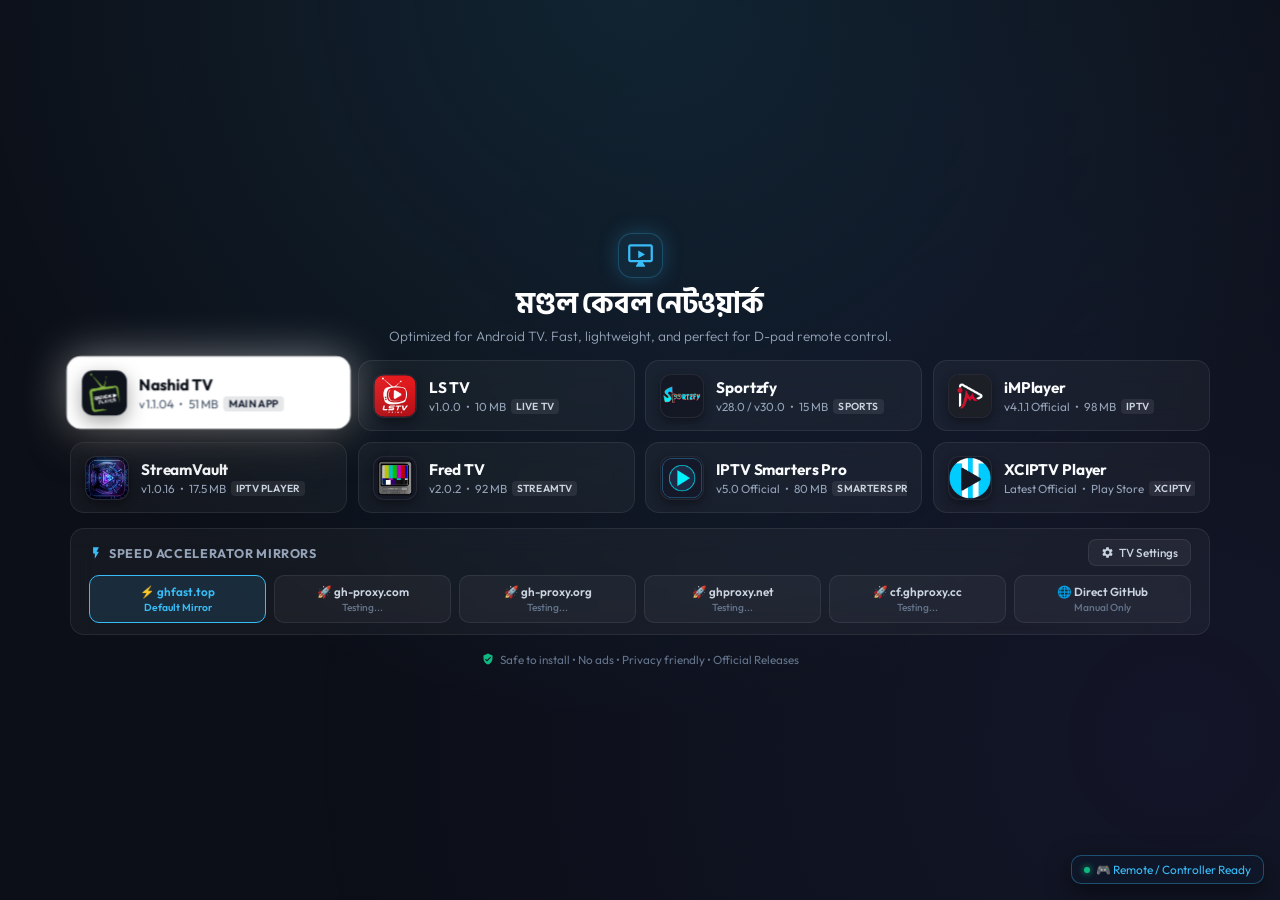
==== commit 1bc4cfae: "Implement 100vh Zero-Scroll TV Viewport Layout with 4x2 Adaptive Grid and dynamic multi-resolution D" ====
--- a/demo.html
+++ b/demo.html
@@ -77,9 +77,10 @@
       flex-direction: column;
       justify-content: center;
       align-items: center;
+      position: relative;
+      padding: clamp(10px, 2vh, 24px) clamp(16px, 3vw, 32px);
+      box-sizing: border-box;
       overflow-x: hidden;
-      position: relative;
-      padding: 30px 20px;
     }
 
     /* Ambient Google TV Background Glow */
@@ -96,65 +97,70 @@
       pointer-events: none;
     }
 
+    /* Viewport Fit Container (1140px on Widescreen TV) */
     .container {
-      max-width: 960px;
+      max-width: 1140px;
       width: 100%;
       display: flex;
       flex-direction: column;
       align-items: center;
-      gap: 24px;
+      justify-content: center;
+      gap: clamp(8px, 1.6vh, 16px);
       z-index: 1;
     }
 
-    /* Minimalist Header */
+    /* Minimalist Compact Header */
     .header {
       display: flex;
       flex-direction: column;
       align-items: center;
       text-align: center;
-      gap: 10px;
+      gap: clamp(4px, 1vh, 8px);
     }
 
     .tv-logo-badge {
-      width: 64px;
-      height: 64px;
+      width: clamp(38px, 5vh, 48px);
+      height: clamp(38px, 5vh, 48px);
       background: rgba(56, 189, 248, 0.08);
       border: 1px solid rgba(56, 189, 248, 0.25);
-      border-radius: 18px;
+      border-radius: 14px;
       display: flex;
       align-items: center;
       justify-content: center;
-      box-shadow: 0 0 25px rgba(56, 189, 248, 0.25);
+      box-shadow: 0 0 20px rgba(56, 189, 248, 0.25);
     }
 
     .tv-logo-badge svg {
-      width: 36px;
-      height: 36px;
+      width: clamp(22px, 3vh, 28px);
+      height: clamp(22px, 3vh, 28px);
       fill: #38bdf8;
     }
 
     h1 {
-      font-size: 2.35rem;
+      font-size: clamp(1.4rem, 3.2vh, 2rem);
       font-weight: 800;
       letter-spacing: -0.01em;
       color: #ffffff;
+      line-height: 1.15;
     }
 
     .subtitle {
-      font-size: 1rem;
+      font-size: clamp(0.76rem, 1.5vh, 0.88rem);
       color: var(--text-muted);
-      max-width: 520px;
-      line-height: 1.45;
+      max-width: 580px;
+      line-height: 1.35;
       font-weight: 300;
     }
 
-    /* Grid layout for Apps (Google TV 2-Column Responsive Grid) */
+    /* ----------------------------------------------------
+       RESPONSIVE 4-COLUMN x 2-ROW TV APPS GRID (ZERO SCROLL)
+       ---------------------------------------------------- */
     .apps-grid {
       display: grid;
-      grid-template-columns: repeat(2, 1fr);
-      gap: 14px;
+      grid-template-columns: repeat(4, 1fr);
+      gap: clamp(8px, 1.2vh, 12px);
       width: 100%;
-      max-width: 880px;
+      max-width: 1140px;
     }
 
     /* Google TV Signature App Card */
@@ -162,11 +168,11 @@
       position: relative;
       background: var(--card-bg);
       border: 1px solid var(--card-border);
-      border-radius: 18px;
-      padding: 16px 20px;
-      display: flex;
-      align-items: center;
-      gap: 16px;
+      border-radius: 14px;
+      padding: clamp(10px, 1.4vh, 14px) clamp(10px, 1.2vw, 14px);
+      display: flex;
+      align-items: center;
+      gap: 12px;
       text-decoration: none;
       color: var(--text-main);
       outline: none;
@@ -175,12 +181,13 @@
       transition: all 0.24s cubic-bezier(0.16, 1, 0.3, 1);
       backdrop-filter: blur(12px);
       -webkit-backdrop-filter: blur(12px);
+      min-width: 0;
     }
 
     .card-icon-wrap {
-      width: 48px;
-      height: 48px;
-      border-radius: 14px;
+      width: clamp(38px, 5vh, 44px);
+      height: clamp(38px, 5vh, 44px);
+      border-radius: 11px;
       background: #141724;
       border: 1px solid rgba(255, 255, 255, 0.08);
       display: flex;
@@ -188,7 +195,7 @@
       justify-content: center;
       flex-shrink: 0;
       overflow: hidden;
-      box-shadow: 0 4px 12px rgba(0, 0, 0, 0.35);
+      box-shadow: 0 4px 10px rgba(0, 0, 0, 0.35);
       transition: all 0.24s cubic-bezier(0.16, 1, 0.3, 1);
     }
 
@@ -196,7 +203,7 @@
       width: 100%;
       height: 100%;
       object-fit: cover;
-      border-radius: 13px;
+      border-radius: 10px;
       transition: transform 0.24s ease;
     }
 
@@ -204,53 +211,57 @@
       display: flex;
       flex-direction: column;
       align-items: flex-start;
-      gap: 3px;
+      gap: 2px;
       flex: 1;
       min-width: 0;
+      overflow: hidden;
     }
 
     .app-title {
-      font-size: 1.15rem;
+      font-size: clamp(0.88rem, 1.7vh, 1.02rem);
       font-weight: 700;
       letter-spacing: -0.01em;
       color: var(--text-main);
       white-space: nowrap;
       overflow: hidden;
       text-overflow: ellipsis;
+      max-width: 100%;
       transition: color 0.24s ease;
     }
 
     .app-meta {
-      font-size: 0.82rem;
+      font-size: clamp(0.7rem, 1.3vh, 0.78rem);
       font-weight: 400;
       color: var(--text-muted);
       display: flex;
       align-items: center;
-      gap: 6px;
+      gap: 5px;
+      white-space: nowrap;
+      overflow: hidden;
+      text-overflow: ellipsis;
+      max-width: 100%;
       transition: color 0.24s ease;
     }
 
     .app-tag {
-      font-size: 0.7rem;
+      font-size: 0.64rem;
       font-weight: 600;
-      padding: 2px 6px;
-      border-radius: 5px;
+      padding: 1px 5px;
+      border-radius: 4px;
       background: rgba(255, 255, 255, 0.08);
       color: #cbd5e1;
       text-transform: uppercase;
-      letter-spacing: 0.03em;
+      letter-spacing: 0.02em;
       transition: all 0.24s ease;
     }
 
-    /* ----------------------------------------------------
-       THE GOOGLE TV SIGNATURE FOCUS EFFECT (Pure Contrast)
-       ---------------------------------------------------- */
+    /* Focus State */
     .app-card:focus,
     .app-card.focused {
       background: var(--focus-bg) !important;
       color: var(--focus-text) !important;
       border-color: #ffffff !important;
-      transform: translateY(-4px) scale(1.03);
+      transform: translateY(-3px) scale(1.025);
       box-shadow: var(--focus-shadow);
       z-index: 10;
     }
@@ -288,18 +299,18 @@
     }
 
     /* ----------------------------------------------------
-       SYMMETRICAL SPEED MIRROR & SETTINGS UTILITY CARD (880px)
+       COMPACT ZERO-OVERFLOW SPEED ACCELERATOR CARD
        ---------------------------------------------------- */
     .utility-card {
       width: 100%;
-      max-width: 880px;
+      max-width: 1140px;
       background: var(--card-bg);
       border: 1px solid var(--card-border);
-      border-radius: 18px;
-      padding: 18px 20px;
+      border-radius: 14px;
+      padding: clamp(8px, 1.2vh, 14px) clamp(12px, 1.5vw, 18px);
       display: flex;
       flex-direction: column;
-      gap: 14px;
+      gap: clamp(6px, 1vh, 10px);
       backdrop-filter: blur(12px);
       -webkit-backdrop-filter: blur(12px);
       box-sizing: border-box;
@@ -313,20 +324,20 @@
     }
 
     .utility-title {
-      font-size: 0.82rem;
+      font-size: clamp(0.72rem, 1.4vh, 0.8rem);
       font-weight: 700;
       color: #94a3b8;
       text-transform: uppercase;
       letter-spacing: 0.05em;
       display: flex;
       align-items: center;
-      gap: 7px;
+      gap: 6px;
     }
 
     .mirror-grid {
       display: grid;
-      grid-template-columns: repeat(3, 1fr);
-      gap: 10px;
+      grid-template-columns: repeat(6, 1fr);
+      gap: clamp(6px, 0.8vw, 8px);
       width: 100%;
     }
 
@@ -334,8 +345,8 @@
       background: rgba(255, 255, 255, 0.04);
       border: 1px solid rgba(255, 255, 255, 0.08);
       color: #cbd5e1;
-      padding: 10px 10px;
-      border-radius: 12px;
+      padding: clamp(6px, 1vh, 8px) 6px;
+      border-radius: 10px;
       font-family: inherit;
       cursor: pointer;
       outline: none;
@@ -345,13 +356,13 @@
       flex-direction: column;
       align-items: center;
       justify-content: center;
-      gap: 3px;
+      gap: 2px;
       min-width: 0;
       text-align: center;
     }
 
     .pill-name {
-      font-size: 0.82rem;
+      font-size: clamp(0.72rem, 1.3vh, 0.78rem);
       font-weight: 600;
       white-space: nowrap;
       overflow: hidden;
@@ -361,10 +372,13 @@
     }
 
     .pill-speed {
-      font-size: 0.72rem;
+      font-size: clamp(0.64rem, 1.1vh, 0.7rem);
       color: #64748b;
       font-weight: 500;
       white-space: nowrap;
+      overflow: hidden;
+      text-overflow: ellipsis;
+      max-width: 100%;
       transition: color 0.2s ease;
     }
 
@@ -379,7 +393,7 @@
       background: #ffffff !important;
       color: #090d16 !important;
       border-color: #ffffff !important;
-      box-shadow: 0 0 25px rgba(255, 255, 255, 0.5), 0 8px 20px rgba(0, 0, 0, 0.4);
+      box-shadow: 0 0 20px rgba(255, 255, 255, 0.5);
       transform: translateY(-2px) scale(1.02);
       z-index: 5;
     }
@@ -410,15 +424,15 @@
       background: rgba(255, 255, 255, 0.05);
       border: 1px solid rgba(255, 255, 255, 0.08);
       color: #cbd5e1;
-      padding: 6px 14px;
-      border-radius: 10px;
-      font-size: 0.78rem;
+      padding: 5px 12px;
+      border-radius: 8px;
+      font-size: clamp(0.72rem, 1.3vh, 0.78rem);
       font-weight: 500;
       cursor: pointer;
       text-decoration: none;
       display: inline-flex;
       align-items: center;
-      gap: 6px;
+      gap: 5px;
       outline: none;
       transition: all 0.2s ease;
       white-space: nowrap;
@@ -437,32 +451,32 @@
     .trust-footer {
       display: flex;
       align-items: center;
-      gap: 8px;
+      gap: 6px;
       color: #64748b;
-      font-size: 0.82rem;
-      margin-top: 4px;
+      font-size: clamp(0.7rem, 1.3vh, 0.78rem);
+      margin-top: 2px;
     }
 
     .trust-footer svg {
-      width: 14px;
-      height: 14px;
+      width: 12px;
+      height: 12px;
       fill: #10b981;
     }
 
     /* Smart Input & Device Detection Toast Badge */
     .input-mode-badge {
       position: fixed;
-      bottom: 20px;
-      right: 20px;
+      bottom: 16px;
+      right: 16px;
       background: rgba(15, 23, 42, 0.95);
       border: 1px solid rgba(56, 189, 248, 0.35);
-      padding: 8px 14px;
-      border-radius: 12px;
-      font-size: 0.78rem;
+      padding: 6px 12px;
+      border-radius: 10px;
+      font-size: 0.74rem;
       color: #38bdf8;
       display: flex;
       align-items: center;
-      gap: 8px;
+      gap: 6px;
       box-shadow: 0 8px 24px rgba(0, 0, 0, 0.5);
       z-index: 100;
       backdrop-filter: blur(10px);
@@ -477,23 +491,34 @@
     }
 
     .status-dot {
-      width: 8px;
-      height: 8px;
+      width: 6px;
+      height: 6px;
       border-radius: 50%;
       background: #10b981;
-      box-shadow: 0 0 8px #10b981;
-    }
-
-    /* Mobile Responsive */
-    @media (max-width: 680px) {
+      box-shadow: 0 0 6px #10b981;
+    }
+
+    /* Medium Tablet & Portrait Layout */
+    @media (max-width: 900px) {
+      .apps-grid {
+        grid-template-columns: repeat(2, 1fr);
+      }
+      .mirror-grid {
+        grid-template-columns: repeat(3, 1fr);
+      }
+    }
+
+    /* Mobile Phones (Scrollable) */
+    @media (max-width: 600px) {
+      body {
+        padding: 20px 14px;
+        justify-content: flex-start;
+      }
       .apps-grid {
         grid-template-columns: 1fr;
       }
       .mirror-grid {
-        grid-template-columns: 1fr;
-      }
-      h1 {
-        font-size: 2rem;
+        grid-template-columns: repeat(2, 1fr);
       }
     }
   </style>
@@ -758,25 +783,35 @@
     }
 
     // ----------------------------------------------------
-    // DETERMINISTIC 2D ZONAL NAVIGATION SYSTEM (Apps 4x2 + Mirrors 2x3)
+    // DETERMINISTIC 2D ZONAL NAVIGATION SYSTEM (Adaptive 4x2 on TV / 2x4 on Mobile)
     // ----------------------------------------------------
-    const APP_GRID = [
-      ['app-nashid', 'app-lstv'],
-      ['app-sportzfy', 'app-implayer'],
-      ['app-streamvault', 'app-fredtv'],
-      ['app-smarters', 'app-xciptv']
-    ];
-
-    const MIRROR_GRID = [
-      ['pill-ghfast', 'pill-ghproxy', 'pill-ghproxy-org'],
-      ['pill-ghproxy-net', 'pill-cf-ghproxy', 'pill-direct']
-    ];
-
-    let currentZone = 'grid'; // 'grid' | 'mirror' | 'settings'
-    let gridRow = 0;
-    let gridCol = 0;
-    let mirrorRow = 0;
-    let mirrorCol = 0;
+    function getLayout() {
+      const isWidescreen = window.innerWidth > 900;
+      if (isWidescreen) {
+        return {
+          appGrid: [
+            ['app-nashid', 'app-lstv', 'app-sportzfy', 'app-implayer'],
+            ['app-streamvault', 'app-fredtv', 'app-smarters', 'app-xciptv']
+          ],
+          mirrorGrid: [
+            ['pill-ghfast', 'pill-ghproxy', 'pill-ghproxy-org', 'pill-ghproxy-net', 'pill-cf-ghproxy', 'pill-direct']
+          ]
+        };
+      } else {
+        return {
+          appGrid: [
+            ['app-nashid', 'app-lstv'],
+            ['app-sportzfy', 'app-implayer'],
+            ['app-streamvault', 'app-fredtv'],
+            ['app-smarters', 'app-xciptv']
+          ],
+          mirrorGrid: [
+            ['pill-ghfast', 'pill-ghproxy', 'pill-ghproxy-org'],
+            ['pill-ghproxy-net', 'pill-cf-ghproxy', 'pill-direct']
+          ]
+        };
+      }
+    }
 
     function applyFocus(elementId) {
       const el = document.getElementById(elementId);
@@ -786,111 +821,82 @@
       }
     }
 
-    function syncStateFromDOM() {
+    function navigateGrid(direction) {
+      const { appGrid, mirrorGrid } = getLayout();
       const active = document.activeElement;
-      if (!active) return;
-      const activeId = active.id;
-
-      if (activeId === 'btn-settings') {
-        currentZone = 'settings';
-        return;
-      }
-
-      for (let r = 0; r < APP_GRID.length; r++) {
-        for (let c = 0; c < APP_GRID[r].length; c++) {
-          if (APP_GRID[r][c] === activeId) {
-            currentZone = 'grid';
-            gridRow = r;
-            gridCol = c;
+      const activeId = active ? active.id : '';
+
+      // Check if inside app grid
+      for (let r = 0; r < appGrid.length; r++) {
+        for (let c = 0; c < appGrid[r].length; c++) {
+          if (appGrid[r][c] === activeId) {
+            if (direction === 'right') {
+              if (c < appGrid[r].length - 1) applyFocus(appGrid[r][c + 1]);
+            } else if (direction === 'left') {
+              if (c > 0) applyFocus(appGrid[r][c - 1]);
+            } else if (direction === 'down') {
+              if (r < appGrid.length - 1) {
+                applyFocus(appGrid[r + 1][Math.min(c, appGrid[r + 1].length - 1)]);
+              } else {
+                // Move down into mirror grid
+                const targetCol = Math.min(Math.floor((c / appGrid[r].length) * mirrorGrid[0].length), mirrorGrid[0].length - 1);
+                applyFocus(mirrorGrid[0][targetCol]);
+              }
+            } else if (direction === 'up') {
+              if (r > 0) applyFocus(appGrid[r - 1][Math.min(c, appGrid[r - 1].length - 1)]);
+            }
             return;
           }
         }
       }
 
-      for (let r = 0; r < MIRROR_GRID.length; r++) {
-        for (let c = 0; c < MIRROR_GRID[r].length; c++) {
-          if (MIRROR_GRID[r][c] === activeId) {
-            currentZone = 'mirror';
-            mirrorRow = r;
-            mirrorCol = c;
+      // Check if inside mirror grid
+      for (let r = 0; r < mirrorGrid.length; r++) {
+        for (let c = 0; c < mirrorGrid[r].length; c++) {
+          if (mirrorGrid[r][c] === activeId) {
+            if (direction === 'right') {
+              if (c < mirrorGrid[r].length - 1) {
+                applyFocus(mirrorGrid[r][c + 1]);
+              } else {
+                applyFocus('btn-settings');
+              }
+            } else if (direction === 'left') {
+              if (c > 0) applyFocus(mirrorGrid[r][c - 1]);
+            } else if (direction === 'down') {
+              if (r < mirrorGrid.length - 1) {
+                applyFocus(mirrorGrid[r + 1][Math.min(c, mirrorGrid[r + 1].length - 1)]);
+              } else {
+                applyFocus('btn-settings');
+              }
+            } else if (direction === 'up') {
+              if (r > 0) {
+                applyFocus(mirrorGrid[r - 1][Math.min(c, mirrorGrid[r - 1].length - 1)]);
+              } else {
+                // Move up into app grid bottom row
+                const lastAppRow = appGrid[appGrid.length - 1];
+                const targetCol = Math.min(Math.floor((c / mirrorGrid[r].length) * lastAppRow.length), lastAppRow.length - 1);
+                applyFocus(lastAppRow[targetCol]);
+              }
+            }
             return;
           }
         }
       }
-    }
-
-    function navigateGrid(direction) {
-      syncStateFromDOM();
-
-      if (currentZone === 'grid') {
-        if (direction === 'right' && gridCol < 1) {
-          gridCol = 1;
-          applyFocus(APP_GRID[gridRow][gridCol]);
-        } else if (direction === 'left' && gridCol > 0) {
-          gridCol = 0;
-          applyFocus(APP_GRID[gridRow][gridCol]);
-        } else if (direction === 'down') {
-          if (gridRow < APP_GRID.length - 1) {
-            gridRow++;
-            applyFocus(APP_GRID[gridRow][gridCol]);
-          } else {
-            // Move down from bottom row into Mirror Grid
-            currentZone = 'mirror';
-            mirrorRow = 0;
-            mirrorCol = (gridCol === 0) ? 0 : 2;
-            applyFocus(MIRROR_GRID[mirrorRow][mirrorCol]);
-          }
-        } else if (direction === 'up' && gridRow > 0) {
-          gridRow--;
-          applyFocus(APP_GRID[gridRow][gridCol]);
+
+      // Check if on settings button
+      if (activeId === 'btn-settings') {
+        if (direction === 'left') {
+          const lastMirrorCol = mirrorGrid[0].length - 1;
+          applyFocus(mirrorGrid[0][lastMirrorCol]);
+        } else if (direction === 'up') {
+          const lastAppRow = appGrid[appGrid.length - 1];
+          applyFocus(lastAppRow[lastAppRow.length - 1]);
         }
-      } else if (currentZone === 'mirror') {
-        if (direction === 'right') {
-          if (mirrorCol < MIRROR_GRID[mirrorRow].length - 1) {
-            mirrorCol++;
-            applyFocus(MIRROR_GRID[mirrorRow][mirrorCol]);
-          } else if (mirrorRow === 0) {
-            currentZone = 'settings';
-            applyFocus('btn-settings');
-          }
-        } else if (direction === 'left' && mirrorCol > 0) {
-          mirrorCol--;
-          applyFocus(MIRROR_GRID[mirrorRow][mirrorCol]);
-        } else if (direction === 'down') {
-          if (mirrorRow < MIRROR_GRID.length - 1) {
-            mirrorRow++;
-            applyFocus(MIRROR_GRID[mirrorRow][mirrorCol]);
-          }
-        } else if (direction === 'up') {
-          if (mirrorRow > 0) {
-            mirrorRow--;
-            applyFocus(MIRROR_GRID[mirrorRow][mirrorCol]);
-          } else {
-            // Return to App Grid bottom row
-            currentZone = 'grid';
-            gridRow = APP_GRID.length - 1;
-            gridCol = (mirrorCol <= 1) ? 0 : 1;
-            applyFocus(APP_GRID[gridRow][gridCol]);
-          }
-        }
-      } else if (currentZone === 'settings') {
-        if (direction === 'left') {
-          currentZone = 'mirror';
-          mirrorRow = 0;
-          mirrorCol = 2;
-          applyFocus(MIRROR_GRID[mirrorRow][mirrorCol]);
-        } else if (direction === 'down') {
-          currentZone = 'mirror';
-          mirrorRow = 1;
-          mirrorCol = 2;
-          applyFocus(MIRROR_GRID[mirrorRow][mirrorCol]);
-        } else if (direction === 'up') {
-          currentZone = 'grid';
-          gridRow = APP_GRID.length - 1;
-          gridCol = 1;
-          applyFocus(APP_GRID[gridRow][gridCol]);
-        }
-      }
+        return;
+      }
+
+      // Fallback
+      applyFocus('app-nashid');
     }
 
     // ----------------------------------------------------
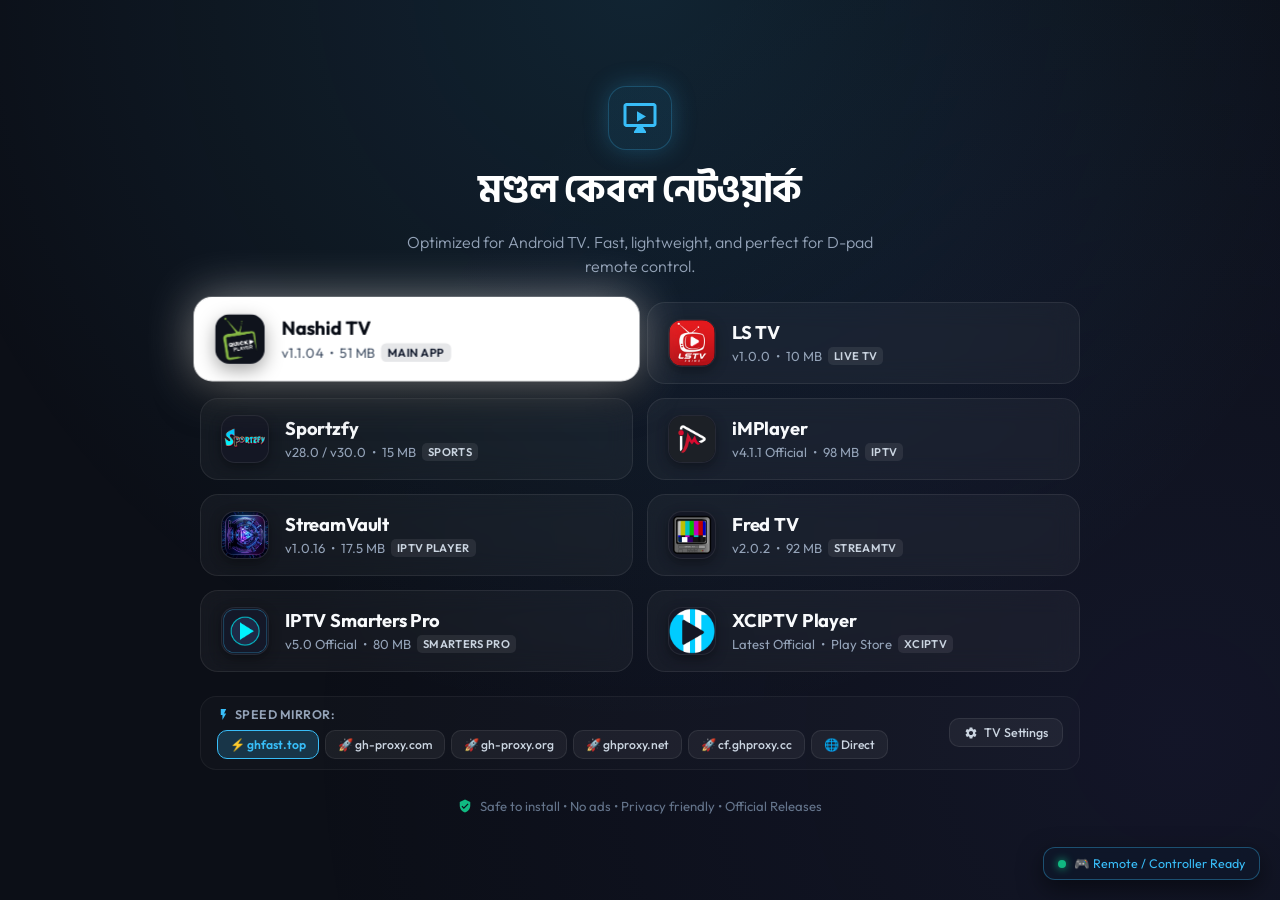
==== commit 880e657d: "Restore beloved 2-column spacious UI layout and add responsive wrapping to utility bar" ====
--- a/demo.html
+++ b/demo.html
@@ -77,10 +77,9 @@
       flex-direction: column;
       justify-content: center;
       align-items: center;
+      overflow-x: hidden;
       position: relative;
-      padding: clamp(10px, 2vh, 24px) clamp(16px, 3vw, 32px);
-      box-sizing: border-box;
-      overflow-x: hidden;
+      padding: 30px 20px;
     }
 
     /* Ambient Google TV Background Glow */
@@ -97,70 +96,65 @@
       pointer-events: none;
     }
 
-    /* Viewport Fit Container (1140px on Widescreen TV) */
     .container {
-      max-width: 1140px;
+      max-width: 960px;
       width: 100%;
       display: flex;
       flex-direction: column;
       align-items: center;
-      justify-content: center;
-      gap: clamp(8px, 1.6vh, 16px);
+      gap: 24px;
       z-index: 1;
     }
 
-    /* Minimalist Compact Header */
+    /* Minimalist Header */
     .header {
       display: flex;
       flex-direction: column;
       align-items: center;
       text-align: center;
-      gap: clamp(4px, 1vh, 8px);
+      gap: 10px;
     }
 
     .tv-logo-badge {
-      width: clamp(38px, 5vh, 48px);
-      height: clamp(38px, 5vh, 48px);
+      width: 64px;
+      height: 64px;
       background: rgba(56, 189, 248, 0.08);
       border: 1px solid rgba(56, 189, 248, 0.25);
-      border-radius: 14px;
+      border-radius: 18px;
       display: flex;
       align-items: center;
       justify-content: center;
-      box-shadow: 0 0 20px rgba(56, 189, 248, 0.25);
+      box-shadow: 0 0 25px rgba(56, 189, 248, 0.25);
     }
 
     .tv-logo-badge svg {
-      width: clamp(22px, 3vh, 28px);
-      height: clamp(22px, 3vh, 28px);
+      width: 36px;
+      height: 36px;
       fill: #38bdf8;
     }
 
     h1 {
-      font-size: clamp(1.4rem, 3.2vh, 2rem);
+      font-size: 2.35rem;
       font-weight: 800;
       letter-spacing: -0.01em;
       color: #ffffff;
-      line-height: 1.15;
     }
 
     .subtitle {
-      font-size: clamp(0.76rem, 1.5vh, 0.88rem);
+      font-size: 1rem;
       color: var(--text-muted);
-      max-width: 580px;
-      line-height: 1.35;
+      max-width: 520px;
+      line-height: 1.45;
       font-weight: 300;
     }
 
-    /* ----------------------------------------------------
-       RESPONSIVE 4-COLUMN x 2-ROW TV APPS GRID (ZERO SCROLL)
-       ---------------------------------------------------- */
+    /* Grid layout for Apps (Google TV 2-Column Responsive Grid) */
     .apps-grid {
       display: grid;
-      grid-template-columns: repeat(4, 1fr);
-      gap: clamp(8px, 1.2vh, 12px);
+      grid-template-columns: repeat(2, 1fr);
+      gap: 14px;
       width: 100%;
-      max-width: 1140px;
+      max-width: 880px;
     }
 
     /* Google TV Signature App Card */
@@ -168,11 +162,11 @@
       position: relative;
       background: var(--card-bg);
       border: 1px solid var(--card-border);
-      border-radius: 14px;
-      padding: clamp(10px, 1.4vh, 14px) clamp(10px, 1.2vw, 14px);
-      display: flex;
-      align-items: center;
-      gap: 12px;
+      border-radius: 18px;
+      padding: 16px 20px;
+      display: flex;
+      align-items: center;
+      gap: 16px;
       text-decoration: none;
       color: var(--text-main);
       outline: none;
@@ -181,13 +175,12 @@
       transition: all 0.24s cubic-bezier(0.16, 1, 0.3, 1);
       backdrop-filter: blur(12px);
       -webkit-backdrop-filter: blur(12px);
-      min-width: 0;
     }
 
     .card-icon-wrap {
-      width: clamp(38px, 5vh, 44px);
-      height: clamp(38px, 5vh, 44px);
-      border-radius: 11px;
+      width: 48px;
+      height: 48px;
+      border-radius: 14px;
       background: #141724;
       border: 1px solid rgba(255, 255, 255, 0.08);
       display: flex;
@@ -195,7 +188,7 @@
       justify-content: center;
       flex-shrink: 0;
       overflow: hidden;
-      box-shadow: 0 4px 10px rgba(0, 0, 0, 0.35);
+      box-shadow: 0 4px 12px rgba(0, 0, 0, 0.35);
       transition: all 0.24s cubic-bezier(0.16, 1, 0.3, 1);
     }
 
@@ -203,7 +196,7 @@
       width: 100%;
       height: 100%;
       object-fit: cover;
-      border-radius: 10px;
+      border-radius: 13px;
       transition: transform 0.24s ease;
     }
 
@@ -211,57 +204,53 @@
       display: flex;
       flex-direction: column;
       align-items: flex-start;
-      gap: 2px;
+      gap: 3px;
       flex: 1;
       min-width: 0;
-      overflow: hidden;
     }
 
     .app-title {
-      font-size: clamp(0.88rem, 1.7vh, 1.02rem);
+      font-size: 1.15rem;
       font-weight: 700;
       letter-spacing: -0.01em;
       color: var(--text-main);
       white-space: nowrap;
       overflow: hidden;
       text-overflow: ellipsis;
-      max-width: 100%;
       transition: color 0.24s ease;
     }
 
     .app-meta {
-      font-size: clamp(0.7rem, 1.3vh, 0.78rem);
+      font-size: 0.82rem;
       font-weight: 400;
       color: var(--text-muted);
       display: flex;
       align-items: center;
-      gap: 5px;
-      white-space: nowrap;
-      overflow: hidden;
-      text-overflow: ellipsis;
-      max-width: 100%;
+      gap: 6px;
       transition: color 0.24s ease;
     }
 
     .app-tag {
-      font-size: 0.64rem;
+      font-size: 0.7rem;
       font-weight: 600;
-      padding: 1px 5px;
-      border-radius: 4px;
+      padding: 2px 6px;
+      border-radius: 5px;
       background: rgba(255, 255, 255, 0.08);
       color: #cbd5e1;
       text-transform: uppercase;
-      letter-spacing: 0.02em;
+      letter-spacing: 0.03em;
       transition: all 0.24s ease;
     }
 
-    /* Focus State */
+    /* ----------------------------------------------------
+       THE GOOGLE TV SIGNATURE FOCUS EFFECT (Pure Contrast)
+       ---------------------------------------------------- */
     .app-card:focus,
     .app-card.focused {
       background: var(--focus-bg) !important;
       color: var(--focus-text) !important;
       border-color: #ffffff !important;
-      transform: translateY(-3px) scale(1.025);
+      transform: translateY(-4px) scale(1.03);
       box-shadow: var(--focus-shadow);
       z-index: 10;
     }
@@ -298,124 +287,83 @@
       transform: scale(0.98);
     }
 
-    /* ----------------------------------------------------
-       COMPACT ZERO-OVERFLOW SPEED ACCELERATOR CARD
-       ---------------------------------------------------- */
-    .utility-card {
+    /* Compact Accelerator & Settings Utility Bar */
+    .utility-bar {
+      display: flex;
+      flex-wrap: wrap;
+      align-items: center;
+      justify-content: space-between;
+      gap: 10px;
       width: 100%;
-      max-width: 1140px;
-      background: var(--card-bg);
-      border: 1px solid var(--card-border);
-      border-radius: 14px;
-      padding: clamp(8px, 1.2vh, 14px) clamp(12px, 1.5vw, 18px);
-      display: flex;
-      flex-direction: column;
-      gap: clamp(6px, 1vh, 10px);
-      backdrop-filter: blur(12px);
-      -webkit-backdrop-filter: blur(12px);
+      max-width: 880px;
+      background: rgba(255, 255, 255, 0.02);
+      border: 1px solid rgba(255, 255, 255, 0.05);
+      border-radius: 16px;
+      padding: 10px 16px;
       box-sizing: border-box;
     }
 
-    .utility-header {
-      display: flex;
-      align-items: center;
-      justify-content: space-between;
-      width: 100%;
-    }
-
-    .utility-title {
-      font-size: clamp(0.72rem, 1.4vh, 0.8rem);
-      font-weight: 700;
+    .accelerator-group {
+      display: flex;
+      align-items: center;
+      gap: 8px;
+      flex-wrap: wrap;
+      flex: 1;
+      min-width: 0;
+    }
+
+    .utility-label {
+      font-size: 0.78rem;
+      font-weight: 600;
       color: #94a3b8;
       text-transform: uppercase;
-      letter-spacing: 0.05em;
-      display: flex;
-      align-items: center;
+      letter-spacing: 0.04em;
+      display: flex;
+      align-items: center;
+      gap: 5px;
+      white-space: nowrap;
+    }
+
+    .mirror-pills {
+      display: flex;
       gap: 6px;
-    }
-
-    .mirror-grid {
-      display: grid;
-      grid-template-columns: repeat(6, 1fr);
-      gap: clamp(6px, 0.8vw, 8px);
-      width: 100%;
+      flex-wrap: wrap;
+      align-items: center;
     }
 
     .pill-btn {
-      background: rgba(255, 255, 255, 0.04);
+      background: rgba(255, 255, 255, 0.05);
       border: 1px solid rgba(255, 255, 255, 0.08);
       color: #cbd5e1;
-      padding: clamp(6px, 1vh, 8px) 6px;
+      padding: 6px 12px;
       border-radius: 10px;
+      font-size: 0.76rem;
+      font-weight: 500;
       font-family: inherit;
       cursor: pointer;
       outline: none;
-      transition: all 0.22s cubic-bezier(0.16, 1, 0.3, 1);
+      transition: all 0.2s ease;
       user-select: none;
-      display: flex;
-      flex-direction: column;
-      align-items: center;
-      justify-content: center;
-      gap: 2px;
-      min-width: 0;
-      text-align: center;
-    }
-
-    .pill-name {
-      font-size: clamp(0.72rem, 1.3vh, 0.78rem);
-      font-weight: 600;
       white-space: nowrap;
-      overflow: hidden;
-      text-overflow: ellipsis;
-      max-width: 100%;
-      transition: color 0.2s ease;
-    }
-
-    .pill-speed {
-      font-size: clamp(0.64rem, 1.1vh, 0.7rem);
-      color: #64748b;
-      font-weight: 500;
-      white-space: nowrap;
-      overflow: hidden;
-      text-overflow: ellipsis;
-      max-width: 100%;
-      transition: color 0.2s ease;
     }
 
     .pill-btn:hover {
-      background: rgba(255, 255, 255, 0.08);
-      border-color: rgba(255, 255, 255, 0.16);
+      background: rgba(255, 255, 255, 0.12);
       color: #ffffff;
     }
 
     .pill-btn:focus,
     .pill-btn.focused {
       background: #ffffff !important;
-      color: #090d16 !important;
+      color: #0f172a !important;
       border-color: #ffffff !important;
-      box-shadow: 0 0 20px rgba(255, 255, 255, 0.5);
-      transform: translateY(-2px) scale(1.02);
-      z-index: 5;
-    }
-
-    .pill-btn:focus .pill-name,
-    .pill-btn.focused .pill-name {
-      color: #090d16 !important;
-    }
-
-    .pill-btn:focus .pill-speed,
-    .pill-btn.focused .pill-speed {
-      color: #334155 !important;
-      font-weight: 600;
+      box-shadow: 0 0 16px rgba(255, 255, 255, 0.6);
+      transform: scale(1.05);
     }
 
     .pill-btn.active {
-      background: rgba(56, 189, 248, 0.12);
+      background: rgba(56, 189, 248, 0.2);
       border-color: #38bdf8;
-      color: #38bdf8;
-    }
-
-    .pill-btn.active .pill-speed {
       color: #38bdf8;
       font-weight: 600;
     }
@@ -424,18 +372,19 @@
       background: rgba(255, 255, 255, 0.05);
       border: 1px solid rgba(255, 255, 255, 0.08);
       color: #cbd5e1;
-      padding: 5px 12px;
-      border-radius: 8px;
-      font-size: clamp(0.72rem, 1.3vh, 0.78rem);
+      padding: 6px 14px;
+      border-radius: 10px;
+      font-size: 0.78rem;
       font-weight: 500;
       cursor: pointer;
       text-decoration: none;
       display: inline-flex;
       align-items: center;
-      gap: 5px;
+      gap: 6px;
       outline: none;
       transition: all 0.2s ease;
       white-space: nowrap;
+      flex-shrink: 0;
     }
 
     .settings-btn:focus,
@@ -451,32 +400,32 @@
     .trust-footer {
       display: flex;
       align-items: center;
-      gap: 6px;
+      gap: 8px;
       color: #64748b;
-      font-size: clamp(0.7rem, 1.3vh, 0.78rem);
-      margin-top: 2px;
+      font-size: 0.82rem;
+      margin-top: 4px;
     }
 
     .trust-footer svg {
-      width: 12px;
-      height: 12px;
+      width: 14px;
+      height: 14px;
       fill: #10b981;
     }
 
     /* Smart Input & Device Detection Toast Badge */
     .input-mode-badge {
       position: fixed;
-      bottom: 16px;
-      right: 16px;
+      bottom: 20px;
+      right: 20px;
       background: rgba(15, 23, 42, 0.95);
       border: 1px solid rgba(56, 189, 248, 0.35);
-      padding: 6px 12px;
-      border-radius: 10px;
-      font-size: 0.74rem;
+      padding: 8px 14px;
+      border-radius: 12px;
+      font-size: 0.78rem;
       color: #38bdf8;
       display: flex;
       align-items: center;
-      gap: 6px;
+      gap: 8px;
       box-shadow: 0 8px 24px rgba(0, 0, 0, 0.5);
       z-index: 100;
       backdrop-filter: blur(10px);
@@ -491,34 +440,24 @@
     }
 
     .status-dot {
-      width: 6px;
-      height: 6px;
+      width: 8px;
+      height: 8px;
       border-radius: 50%;
       background: #10b981;
-      box-shadow: 0 0 6px #10b981;
-    }
-
-    /* Medium Tablet & Portrait Layout */
-    @media (max-width: 900px) {
-      .apps-grid {
-        grid-template-columns: repeat(2, 1fr);
-      }
-      .mirror-grid {
-        grid-template-columns: repeat(3, 1fr);
-      }
-    }
-
-    /* Mobile Phones (Scrollable) */
-    @media (max-width: 600px) {
-      body {
-        padding: 20px 14px;
-        justify-content: flex-start;
-      }
+      box-shadow: 0 0 8px #10b981;
+    }
+
+    /* Mobile Responsive */
+    @media (max-width: 680px) {
       .apps-grid {
         grid-template-columns: 1fr;
       }
-      .mirror-grid {
-        grid-template-columns: repeat(2, 1fr);
+      h1 {
+        font-size: 2rem;
+      }
+      .utility-bar {
+        flex-direction: column;
+        align-items: flex-start;
       }
     }
   </style>
@@ -672,49 +611,31 @@
 
     </main>
 
-    <!-- Google TV Symmetrical Speed Mirror & Settings Card (880px) -->
-    <div class="utility-card" id="utility-card">
-      <div class="utility-header">
-        <div class="utility-title">
-          <svg style="width:14px;height:14px;fill:#38bdf8;" xmlns="http://www.w3.org/2000/svg" viewBox="0 0 24 24">
+    <!-- Compact Utility Bar: Accelerator Selector + TV Settings -->
+    <div class="utility-bar" id="utility-bar">
+      <div class="accelerator-group">
+        <span class="utility-label">
+          <svg style="width:13px;height:13px;fill:#38bdf8;" xmlns="http://www.w3.org/2000/svg" viewBox="0 0 24 24">
             <path d="M7 2v11h3v9l7-12h-4l4-8z"/>
           </svg>
-          <span>Speed Accelerator Mirrors</span>
-        </div>
-        <a href="intent://com.android.settings/#Intent;scheme=android-app;end" class="settings-btn" id="btn-settings" title="Open TV Settings" tabindex="0">
-          <svg style="width:13px;height:13px;fill:currentColor;" xmlns="http://www.w3.org/2000/svg" viewBox="0 0 24 24">
-            <path d="M19.14 12.94c.04-.3.06-.61.06-.94 0-.32-.02-.64-.07-.94l2.03-1.58c.18-.14.23-.41.12-.61l-1.92-3.32c-.12-.22-.37-.29-.59-.22l-2.39.96c-.5-.38-1.03-.7-1.62-.94l-.36-2.54c-.04-.24-.24-.41-.48-.41h-3.84c-.24 0-.43.17-.47.41l-.36 2.54c-.59.24-1.13.57-1.62.94l-2.39-.96c-.22-.08-.47 0-.59.22L2.74 8.87c-.12.21-.08.47.12.61l2.03 1.58c-.05.3-.09.63-.09.94s.02.64.07.94l-2.03 1.58c-.18.14-.23.41-.12.61l1.92 3.32c.12.22.37.29.59.22l2.39-.96c.5.38 1.03.7 1.62.94l.36 2.54c.05.24.24.41.48.41h3.84c.24 0 .44-.17.47-.41l.36-2.54c.59-.24 1.13-.56 1.62-.94l2.39.96c.22.08.47 0 .59-.22l1.92-3.32c.12-.22.07-.47-.12-.61l-2.01-1.58zM12 15.6c-1.98 0-3.6-1.62-3.6-3.6s1.62-3.6 3.6-3.6 3.6 1.62 3.6 3.6-1.62 3.6-3.6 3.6z"/>
-          </svg>
-          <span>TV Settings</span>
-        </a>
+          Speed Mirror:
+        </span>
+        <div class="mirror-pills" role="group" aria-label="Speed Mirror Selector">
+          <button type="button" class="pill-btn active" data-mirror="ghfast" id="pill-ghfast" tabindex="0">⚡ ghfast.top</button>
+          <button type="button" class="pill-btn" data-mirror="ghproxy" id="pill-ghproxy" tabindex="0">🚀 gh-proxy.com</button>
+          <button type="button" class="pill-btn" data-mirror="ghproxy_org" id="pill-ghproxy-org" tabindex="0">🚀 gh-proxy.org</button>
+          <button type="button" class="pill-btn" data-mirror="ghproxy_net" id="pill-ghproxy-net" tabindex="0">🚀 ghproxy.net</button>
+          <button type="button" class="pill-btn" data-mirror="cf_ghproxy" id="pill-cf-ghproxy" tabindex="0">🚀 cf.ghproxy.cc</button>
+          <button type="button" class="pill-btn" data-mirror="direct" id="pill-direct" tabindex="0">🌐 Direct</button>
+        </div>
       </div>
 
-      <div class="mirror-grid" role="group" aria-label="Speed Mirror Selector">
-        <button type="button" class="pill-btn active" data-mirror="ghfast" id="pill-ghfast" tabindex="0">
-          <span class="pill-name">⚡ ghfast.top</span>
-          <span class="pill-speed" id="speed-ghfast">Default Mirror</span>
-        </button>
-        <button type="button" class="pill-btn" data-mirror="ghproxy" id="pill-ghproxy" tabindex="0">
-          <span class="pill-name">🚀 gh-proxy.com</span>
-          <span class="pill-speed" id="speed-ghproxy">Testing...</span>
-        </button>
-        <button type="button" class="pill-btn" data-mirror="ghproxy_org" id="pill-ghproxy-org" tabindex="0">
-          <span class="pill-name">🚀 gh-proxy.org</span>
-          <span class="pill-speed" id="speed-ghproxy-org">Testing...</span>
-        </button>
-        <button type="button" class="pill-btn" data-mirror="ghproxy_net" id="pill-ghproxy-net" tabindex="0">
-          <span class="pill-name">🚀 ghproxy.net</span>
-          <span class="pill-speed" id="speed-ghproxy-net">Testing...</span>
-        </button>
-        <button type="button" class="pill-btn" data-mirror="cf_ghproxy" id="pill-cf-ghproxy" tabindex="0">
-          <span class="pill-name">🚀 cf.ghproxy.cc</span>
-          <span class="pill-speed" id="speed-cf-ghproxy">Testing...</span>
-        </button>
-        <button type="button" class="pill-btn" data-mirror="direct" id="pill-direct" tabindex="0">
-          <span class="pill-name">🌐 Direct GitHub</span>
-          <span class="pill-speed" id="speed-direct">Manual Only</span>
-        </button>
-      </div>
+      <a href="intent://com.android.settings/#Intent;scheme=android-app;end" class="settings-btn" id="btn-settings" title="Open TV Settings" tabindex="0">
+        <svg style="width:14px;height:14px;fill:currentColor;" xmlns="http://www.w3.org/2000/svg" viewBox="0 0 24 24">
+          <path d="M19.14 12.94c.04-.3.06-.61.06-.94 0-.32-.02-.64-.07-.94l2.03-1.58c.18-.14.23-.41.12-.61l-1.92-3.32c-.12-.22-.37-.29-.59-.22l-2.39.96c-.5-.38-1.03-.7-1.62-.94l-.36-2.54c-.04-.24-.24-.41-.48-.41h-3.84c-.24 0-.43.17-.47.41l-.36 2.54c-.59.24-1.13.57-1.62.94l-2.39-.96c-.22-.08-.47 0-.59.22L2.74 8.87c-.12.21-.08.47.12.61l2.03 1.58c-.05.3-.09.63-.09.94s.02.64.07.94l-2.03 1.58c-.18.14-.23.41-.12.61l1.92 3.32c.12.22.37.29.59.22l2.39-.96c.5.38 1.03.7 1.62.94l.36 2.54c.05.24.24.41.48.41h3.84c.24 0 .44-.17.47-.41l.36-2.54c.59-.24 1.13-.56 1.62-.94l2.39.96c.22.08.47 0 .59-.22l1.92-3.32c.12-.22.07-.47-.12-.61l-2.01-1.58zM12 15.6c-1.98 0-3.6-1.62-3.6-3.6s1.62-3.6 3.6-3.6 3.6 1.62 3.6 3.6-1.62 3.6-3.6 3.6z"/>
+        </svg>
+        <span>TV Settings</span>
+      </a>
     </div>
 
     <!-- Trust Footer -->
@@ -783,35 +704,29 @@
     }
 
     // ----------------------------------------------------
-    // DETERMINISTIC 2D ZONAL NAVIGATION SYSTEM (Adaptive 4x2 on TV / 2x4 on Mobile)
+    // DETERMINISTIC 2D ZONAL NAVIGATION SYSTEM (4 Rows x 2 Cols)
     // ----------------------------------------------------
-    function getLayout() {
-      const isWidescreen = window.innerWidth > 900;
-      if (isWidescreen) {
-        return {
-          appGrid: [
-            ['app-nashid', 'app-lstv', 'app-sportzfy', 'app-implayer'],
-            ['app-streamvault', 'app-fredtv', 'app-smarters', 'app-xciptv']
-          ],
-          mirrorGrid: [
-            ['pill-ghfast', 'pill-ghproxy', 'pill-ghproxy-org', 'pill-ghproxy-net', 'pill-cf-ghproxy', 'pill-direct']
-          ]
-        };
-      } else {
-        return {
-          appGrid: [
-            ['app-nashid', 'app-lstv'],
-            ['app-sportzfy', 'app-implayer'],
-            ['app-streamvault', 'app-fredtv'],
-            ['app-smarters', 'app-xciptv']
-          ],
-          mirrorGrid: [
-            ['pill-ghfast', 'pill-ghproxy', 'pill-ghproxy-org'],
-            ['pill-ghproxy-net', 'pill-cf-ghproxy', 'pill-direct']
-          ]
-        };
-      }
-    }
+    const APP_GRID = [
+      ['app-nashid', 'app-lstv'],
+      ['app-sportzfy', 'app-implayer'],
+      ['app-streamvault', 'app-fredtv'],
+      ['app-smarters', 'app-xciptv']
+    ];
+
+    const UTILITY_ROW = [
+      'pill-ghfast',
+      'pill-ghproxy',
+      'pill-ghproxy-org',
+      'pill-ghproxy-net',
+      'pill-cf-ghproxy',
+      'pill-direct',
+      'btn-settings'
+    ];
+
+    let currentZone = 'grid'; // 'grid' | 'utility'
+    let gridRow = 0;
+    let gridCol = 0;
+    let utilityIndex = 0;
 
     function applyFocus(elementId) {
       const el = document.getElementById(elementId);
@@ -821,82 +736,78 @@
       }
     }
 
-    function navigateGrid(direction) {
-      const { appGrid, mirrorGrid } = getLayout();
+    function syncStateFromDOM() {
       const active = document.activeElement;
-      const activeId = active ? active.id : '';
-
-      // Check if inside app grid
-      for (let r = 0; r < appGrid.length; r++) {
-        for (let c = 0; c < appGrid[r].length; c++) {
-          if (appGrid[r][c] === activeId) {
-            if (direction === 'right') {
-              if (c < appGrid[r].length - 1) applyFocus(appGrid[r][c + 1]);
-            } else if (direction === 'left') {
-              if (c > 0) applyFocus(appGrid[r][c - 1]);
-            } else if (direction === 'down') {
-              if (r < appGrid.length - 1) {
-                applyFocus(appGrid[r + 1][Math.min(c, appGrid[r + 1].length - 1)]);
-              } else {
-                // Move down into mirror grid
-                const targetCol = Math.min(Math.floor((c / appGrid[r].length) * mirrorGrid[0].length), mirrorGrid[0].length - 1);
-                applyFocus(mirrorGrid[0][targetCol]);
-              }
-            } else if (direction === 'up') {
-              if (r > 0) applyFocus(appGrid[r - 1][Math.min(c, appGrid[r - 1].length - 1)]);
-            }
+      if (!active) return;
+      const activeId = active.id;
+
+      for (let r = 0; r < APP_GRID.length; r++) {
+        for (let c = 0; c < APP_GRID[r].length; c++) {
+          if (APP_GRID[r][c] === activeId) {
+            currentZone = 'grid';
+            gridRow = r;
+            gridCol = c;
             return;
           }
         }
       }
 
-      // Check if inside mirror grid
-      for (let r = 0; r < mirrorGrid.length; r++) {
-        for (let c = 0; c < mirrorGrid[r].length; c++) {
-          if (mirrorGrid[r][c] === activeId) {
-            if (direction === 'right') {
-              if (c < mirrorGrid[r].length - 1) {
-                applyFocus(mirrorGrid[r][c + 1]);
-              } else {
-                applyFocus('btn-settings');
-              }
-            } else if (direction === 'left') {
-              if (c > 0) applyFocus(mirrorGrid[r][c - 1]);
-            } else if (direction === 'down') {
-              if (r < mirrorGrid.length - 1) {
-                applyFocus(mirrorGrid[r + 1][Math.min(c, mirrorGrid[r + 1].length - 1)]);
-              } else {
-                applyFocus('btn-settings');
-              }
-            } else if (direction === 'up') {
-              if (r > 0) {
-                applyFocus(mirrorGrid[r - 1][Math.min(c, mirrorGrid[r - 1].length - 1)]);
-              } else {
-                // Move up into app grid bottom row
-                const lastAppRow = appGrid[appGrid.length - 1];
-                const targetCol = Math.min(Math.floor((c / mirrorGrid[r].length) * lastAppRow.length), lastAppRow.length - 1);
-                applyFocus(lastAppRow[targetCol]);
-              }
-            }
-            return;
+      const uIdx = UTILITY_ROW.indexOf(activeId);
+      if (uIdx !== -1) {
+        currentZone = 'utility';
+        utilityIndex = uIdx;
+      }
+    }
+
+    function navigateGrid(direction) {
+      syncStateFromDOM();
+
+      if (currentZone === 'grid') {
+        if (direction === 'right') {
+          if (gridCol < 1) {
+            gridCol = 1;
+            applyFocus(APP_GRID[gridRow][gridCol]);
+          }
+        } else if (direction === 'left') {
+          if (gridCol > 0) {
+            gridCol = 0;
+            applyFocus(APP_GRID[gridRow][gridCol]);
+          }
+        } else if (direction === 'down') {
+          if (gridRow < APP_GRID.length - 1) {
+            gridRow++;
+            applyFocus(APP_GRID[gridRow][gridCol]);
+          } else {
+            // Move down from bottom row into utility bar
+            currentZone = 'utility';
+            utilityIndex = (gridCol === 0) ? 0 : UTILITY_ROW.length - 1;
+            applyFocus(UTILITY_ROW[utilityIndex]);
+          }
+        } else if (direction === 'up') {
+          if (gridRow > 0) {
+            gridRow--;
+            applyFocus(APP_GRID[gridRow][gridCol]);
           }
         }
-      }
-
-      // Check if on settings button
-      if (activeId === 'btn-settings') {
-        if (direction === 'left') {
-          const lastMirrorCol = mirrorGrid[0].length - 1;
-          applyFocus(mirrorGrid[0][lastMirrorCol]);
+      } else if (currentZone === 'utility') {
+        if (direction === 'right') {
+          if (utilityIndex < UTILITY_ROW.length - 1) {
+            utilityIndex++;
+            applyFocus(UTILITY_ROW[utilityIndex]);
+          }
+        } else if (direction === 'left') {
+          if (utilityIndex > 0) {
+            utilityIndex--;
+            applyFocus(UTILITY_ROW[utilityIndex]);
+          }
         } else if (direction === 'up') {
-          const lastAppRow = appGrid[appGrid.length - 1];
-          applyFocus(lastAppRow[lastAppRow.length - 1]);
+          // Return to App Grid bottom row
+          currentZone = 'grid';
+          gridRow = APP_GRID.length - 1; // row 3
+          gridCol = (utilityIndex <= 2) ? 0 : 1;
+          applyFocus(APP_GRID[gridRow][gridCol]);
         }
-        return;
-      }
-
-      // Fallback
-      applyFocus('app-nashid');
+      }
     }
 
     // ----------------------------------------------------
@@ -1047,9 +958,11 @@
     }
 
     function updatePillStatus(key, speedMbps, pingMs) {
-      const speedEl = document.getElementById('speed-' + key.replace('_', '-'));
-      if (speedEl && speedMbps > 0) {
-        speedEl.textContent = `${formatSpeed(speedMbps)} • ${pingMs}ms`;
+      const btn = document.querySelector(`[data-mirror="${key}"]`);
+      if (!btn) return;
+      const label = PILL_DEFAULT_LABELS[key] || key;
+      if (speedMbps > 0) {
+        btn.textContent = `${label} (${formatSpeed(speedMbps)})`;
       }
     }
 
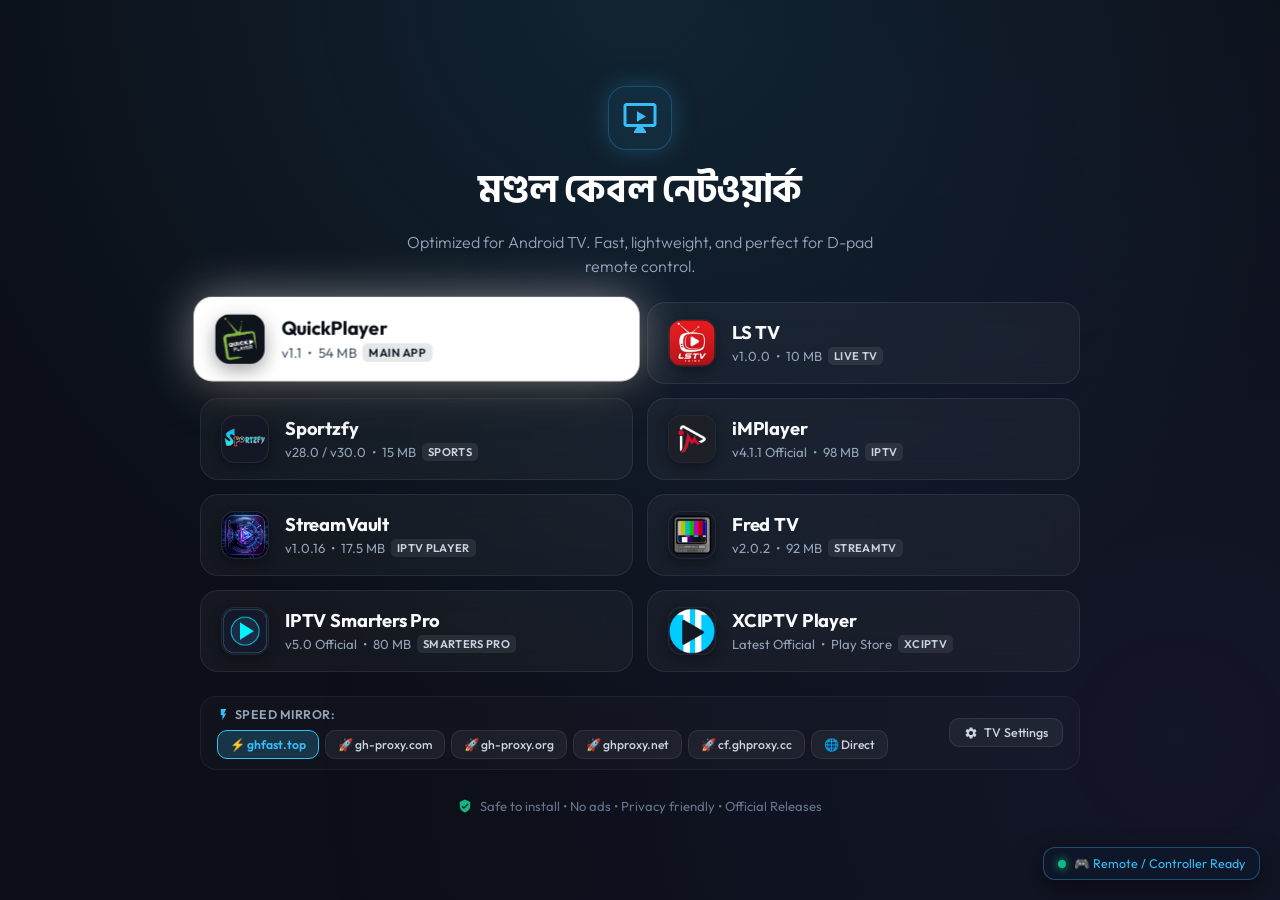
==== commit d721e90f: "Update main application from Nashid TV to QuickPlayer v1.1" ====
--- a/demo.html
+++ b/demo.html
@@ -6,25 +6,25 @@
   <meta http-equiv="X-UA-Compatible" content="ie=edge">
   
   <!-- Primary SEO Meta Tags -->
-  <title>Nashid TV - Official Download | Android TV APK (NashidTV)</title>
-  <meta name="title" content="Nashid TV - Official Download | Android TV APK (NashidTV)">
-  <meta name="description" content="Looking for NashidTV? Download the official Nashid TV APK for Smart TV, Android TV Box, and Firestick. Direct download link for Nashid TV app.">
-  <meta name="keywords" content="nashid tv, nashidtv, nashid tv apk, nashidtv apk, download nashid tv, nashid tv app, android tv app, smart tv media player, apk download, iptv player, live tv">
+  <title>QuickPlayer - Official Download | Android TV APK</title>
+  <meta name="title" content="QuickPlayer - Official Download | Android TV APK">
+  <meta name="description" content="Download the official QuickPlayer APK (formerly Nashid TV) for Smart TV, Android TV Box, and Firestick. High-speed direct download link.">
+  <meta name="keywords" content="quickplayer, quick player, quickplay apk, nashid tv, nashidtv, android tv app, smart tv media player, apk download, iptv player, live tv">
   <meta name="robots" content="index, follow">
   
   <!-- Open Graph / Facebook -->
   <meta property="og:type" content="website">
   <meta property="og:url" content="https://nashidazaz.github.io/tv/">
-  <meta property="og:title" content="Nashid TV - Official Download | Android TV APK (NashidTV)">
-  <meta property="og:description" content="Looking for NashidTV? Download the official Nashid TV APK for Smart TV, Android TV Box, and Firestick. Direct download link for Nashid TV app.">
+  <meta property="og:title" content="QuickPlayer - Official Download | Android TV APK">
+  <meta property="og:description" content="Download the official QuickPlayer APK (formerly Nashid TV) for Smart TV, Android TV Box, and Firestick. High-speed direct download link.">
   <meta property="og:image" content="https://nashidazaz.github.io/tv/screenshot.png">
-  <meta property="og:site_name" content="Nashid TV">
+  <meta property="og:site_name" content="QuickPlayer">
 
   <!-- Twitter -->
   <meta property="twitter:card" content="summary_large_image">
   <meta property="twitter:url" content="https://nashidazaz.github.io/tv/">
-  <meta property="twitter:title" content="Nashid TV - Official Download | Android TV APK (NashidTV)">
-  <meta property="twitter:description" content="Looking for NashidTV? Download the official Nashid TV APK for Smart TV, Android TV Box, and Firestick. Direct download link for Nashid TV app.">
+  <meta property="twitter:title" content="QuickPlayer - Official Download | Android TV APK">
+  <meta property="twitter:description" content="Download the official QuickPlayer APK (formerly Nashid TV) for Smart TV, Android TV Box, and Firestick. High-speed direct download link.">
   <meta property="twitter:image" content="https://nashidazaz.github.io/tv/screenshot.png">
 
   <!-- Favicon icon -->
@@ -41,7 +41,7 @@
     "@context": "https://schema.org",
     "@type": "WebSite",
     "name": "মণ্ডল কেবল নেটওয়ার্ক",
-    "alternateName": ["Mondol Cable Network", "Nashid TV", "NashidTV"],
+    "alternateName": ["Mondol Cable Network", "QuickPlayer", "Quick Player", "Nashid TV", "NashidTV"],
     "url": "https://nashidazaz.github.io/tv/"
   }
   </script>
@@ -481,17 +481,17 @@
     <!-- Google TV Signature App Grid (4 Rows x 2 Cols) -->
     <main class="apps-grid" id="apps-grid" role="region" aria-label="TV Applications">
       
-      <!-- Row 0, Col 0: Nashid TV -->
-      <a href="nashidtv.apk" class="app-card" id="app-nashid" download="nashidtv.apk" tabindex="0" autofocus>
+      <!-- Row 0, Col 0: QuickPlayer -->
+      <a href="quickplay.apk" class="app-card" id="app-quickplayer" download="quickplay.apk" tabindex="0" autofocus>
         <div class="card-icon-wrap">
-          <img src="icons/nashidtv.png" alt="Nashid TV" class="card-icon-img" loading="eager">
+          <img src="icons/quickplayer.png" alt="QuickPlayer" class="card-icon-img" loading="eager">
         </div>
         <div class="card-content">
-          <span class="app-title">Nashid TV</span>
+          <span class="app-title">QuickPlayer</span>
           <div class="app-meta">
-            <span>v1.1.04</span>
+            <span>v1.1</span>
             <span>•</span>
-            <span>51 MB</span>
+            <span>54 MB</span>
             <span class="app-tag">Main App</span>
           </div>
         </div>
@@ -668,7 +668,7 @@
     };
 
     const APK_FILES = {
-      nashid: 'nashidtv.apk',
+      quickplayer: 'quickplay.apk',
       lstv: 'ls-tv.apk',
       sportzfy: 'Sportzfy_v28.apk',
       implayer: 'implayer_411_official.apk',
@@ -684,7 +684,7 @@
       const isDirect = mirrorKey === 'direct';
 
       const localLinks = {
-        'app-nashid': APK_FILES.nashid,
+        'app-quickplayer': APK_FILES.quickplayer,
         'app-lstv': APK_FILES.lstv,
         'app-sportzfy': APK_FILES.sportzfy,
         'app-implayer': APK_FILES.implayer,
@@ -707,7 +707,7 @@
     // DETERMINISTIC 2D ZONAL NAVIGATION SYSTEM (4 Rows x 2 Cols)
     // ----------------------------------------------------
     const APP_GRID = [
-      ['app-nashid', 'app-lstv'],
+      ['app-quickplayer', 'app-lstv'],
       ['app-sportzfy', 'app-implayer'],
       ['app-streamvault', 'app-fredtv'],
       ['app-smarters', 'app-xciptv']
@@ -1058,8 +1058,8 @@
         });
       });
 
-      // Initial focus on top-left app (Nashid TV)
-      applyFocus('app-nashid');
+      // Initial focus on top-left app (QuickPlayer)
+      applyFocus('app-quickplayer');
 
       // Initial Input Mode Greeting
       if (isTV) {
